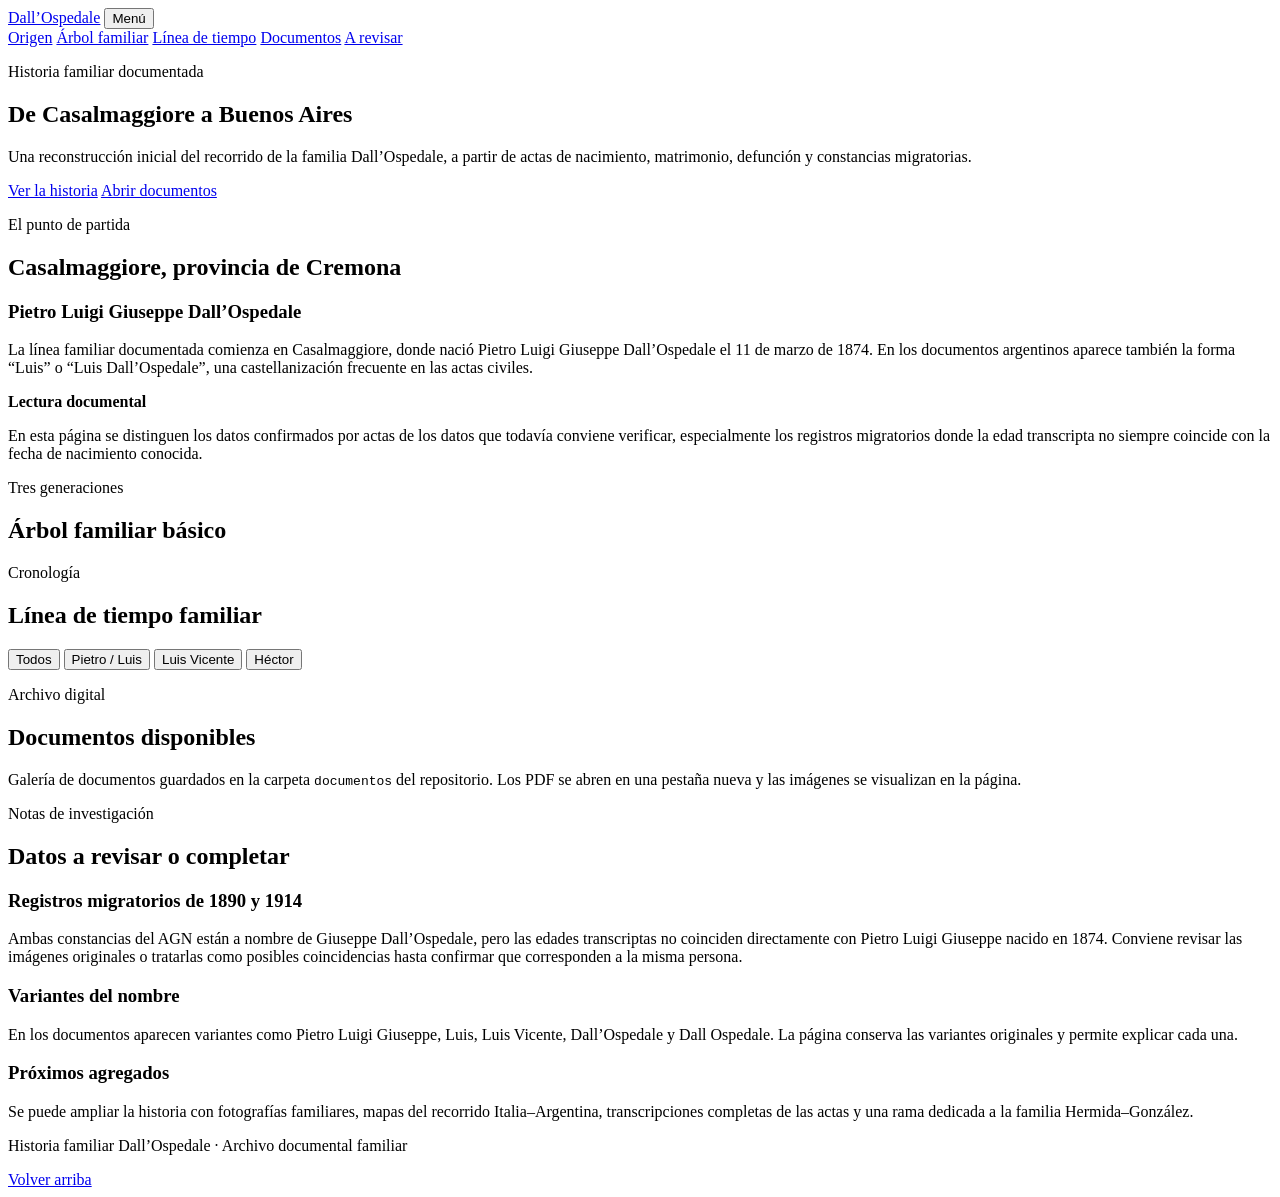
==== historia-dallospedale/index.html @ 3ab7c963 "Add files via upload" ====
<!doctype html>
<html lang="es-AR">
<head>
  <meta charset="utf-8" />
  <meta name="viewport" content="width=device-width, initial-scale=1" />
  <title>Historia familiar Dall’Ospedale</title>
  <meta name="description" content="Historia familiar Dall’Ospedale: de Casalmaggiore a Buenos Aires, reconstruida a partir de actas civiles y registros migratorios." />
  <link rel="stylesheet" href="css/historia-dallospedale.css" />
</head>
<body>
  <header class="hero" id="inicio">
    <div class="hero__overlay"></div>
    <nav class="topbar" aria-label="Navegación principal">
      <a href="#inicio" class="brand">Dall’Ospedale</a>
      <button class="menu-button" id="menuButton" aria-expanded="false" aria-controls="mainNav">Menú</button>
      <div class="navlinks" id="mainNav">
        <a href="#origen">Origen</a>
        <a href="#arbol">Árbol familiar</a>
        <a href="#linea-tiempo">Línea de tiempo</a>
        <a href="#documentos">Documentos</a>
        <a href="#pendientes">A revisar</a>
      </div>
    </nav>

    <section class="hero__content">
      <p class="eyebrow">Historia familiar documentada</p>
      <h1>De Casalmaggiore a Buenos Aires</h1>
      <p class="lead">
        Una reconstrucción inicial del recorrido de la familia Dall’Ospedale,
        a partir de actas de nacimiento, matrimonio, defunción y constancias migratorias.
      </p>
      <div class="hero__actions">
        <a class="button button--primary" href="#linea-tiempo">Ver la historia</a>
        <a class="button button--ghost" href="#documentos">Abrir documentos</a>
      </div>
    </section>
  </header>

  <main>
    <section class="section intro" id="origen">
      <div class="section__heading">
        <p class="eyebrow">El punto de partida</p>
        <h2>Casalmaggiore, provincia de Cremona</h2>
      </div>
      <div class="intro__grid">
        <article class="card card--featured">
          <h3>Pietro Luigi Giuseppe Dall’Ospedale</h3>
          <p>
            La línea familiar documentada comienza en Casalmaggiore, donde nació Pietro Luigi Giuseppe
            Dall’Ospedale el 11 de marzo de 1874. En los documentos argentinos aparece también la forma
            “Luis” o “Luis Dall’Ospedale”, una castellanización frecuente en las actas civiles.
          </p>
        </article>
        <aside class="note">
          <strong>Lectura documental</strong>
          <p>
            En esta página se distinguen los datos confirmados por actas de los datos que todavía conviene
            verificar, especialmente los registros migratorios donde la edad transcripta no siempre coincide
            con la fecha de nacimiento conocida.
          </p>
        </aside>
      </div>
    </section>

    <section class="section" id="arbol">
      <div class="section__heading">
        <p class="eyebrow">Tres generaciones</p>
        <h2>Árbol familiar básico</h2>
      </div>
      <div class="tree" id="familyTree"></div>
    </section>

    <section class="section section--soft" id="linea-tiempo">
      <div class="section__heading">
        <p class="eyebrow">Cronología</p>
        <h2>Línea de tiempo familiar</h2>
      </div>
      <div class="filters" aria-label="Filtros de línea de tiempo">
        <button class="chip is-active" data-filter="todos">Todos</button>
        <button class="chip" data-filter="pietro">Pietro / Luis</button>
        <button class="chip" data-filter="luis">Luis Vicente</button>
        <button class="chip" data-filter="hector">Héctor</button>
      </div>
      <div class="timeline" id="timeline"></div>
    </section>

    <section class="section" id="documentos">
      <div class="section__heading">
        <p class="eyebrow">Archivo digital</p>
        <h2>Documentos disponibles</h2>
        <p class="section__summary">
          Galería de documentos guardados en la carpeta <code>documentos</code> del repositorio.
          Los PDF se abren en una pestaña nueva y las imágenes se visualizan en la página.
        </p>
      </div>
      <div class="doc-grid" id="documentGrid"></div>
    </section>

    <section class="section section--soft" id="pendientes">
      <div class="section__heading">
        <p class="eyebrow">Notas de investigación</p>
        <h2>Datos a revisar o completar</h2>
      </div>
      <div class="pending-grid">
        <article class="card">
          <h3>Registros migratorios de 1890 y 1914</h3>
          <p>
            Ambas constancias del AGN están a nombre de Giuseppe Dall’Ospedale, pero las edades transcriptas
            no coinciden directamente con Pietro Luigi Giuseppe nacido en 1874. Conviene revisar las imágenes
            originales o tratarlas como posibles coincidencias hasta confirmar que corresponden a la misma persona.
          </p>
        </article>
        <article class="card">
          <h3>Variantes del nombre</h3>
          <p>
            En los documentos aparecen variantes como Pietro Luigi Giuseppe, Luis, Luis Vicente, Dall’Ospedale
            y Dall Ospedale. La página conserva las variantes originales y permite explicar cada una.
          </p>
        </article>
        <article class="card">
          <h3>Próximos agregados</h3>
          <p>
            Se puede ampliar la historia con fotografías familiares, mapas del recorrido Italia–Argentina,
            transcripciones completas de las actas y una rama dedicada a la familia Hermida–González.
          </p>
        </article>
      </div>
    </section>
  </main>

  <footer class="footer">
    <p>Historia familiar Dall’Ospedale · Archivo documental familiar</p>
    <a href="#inicio">Volver arriba</a>
  </footer>

  <dialog class="viewer" id="viewer">
    <button class="viewer__close" id="closeViewer" aria-label="Cerrar">×</button>
    <img id="viewerImage" alt="" />
    <p id="viewerCaption"></p>
  </dialog>

  <script src="js/historia-dallospedale.js"></script>
</body>
</html>
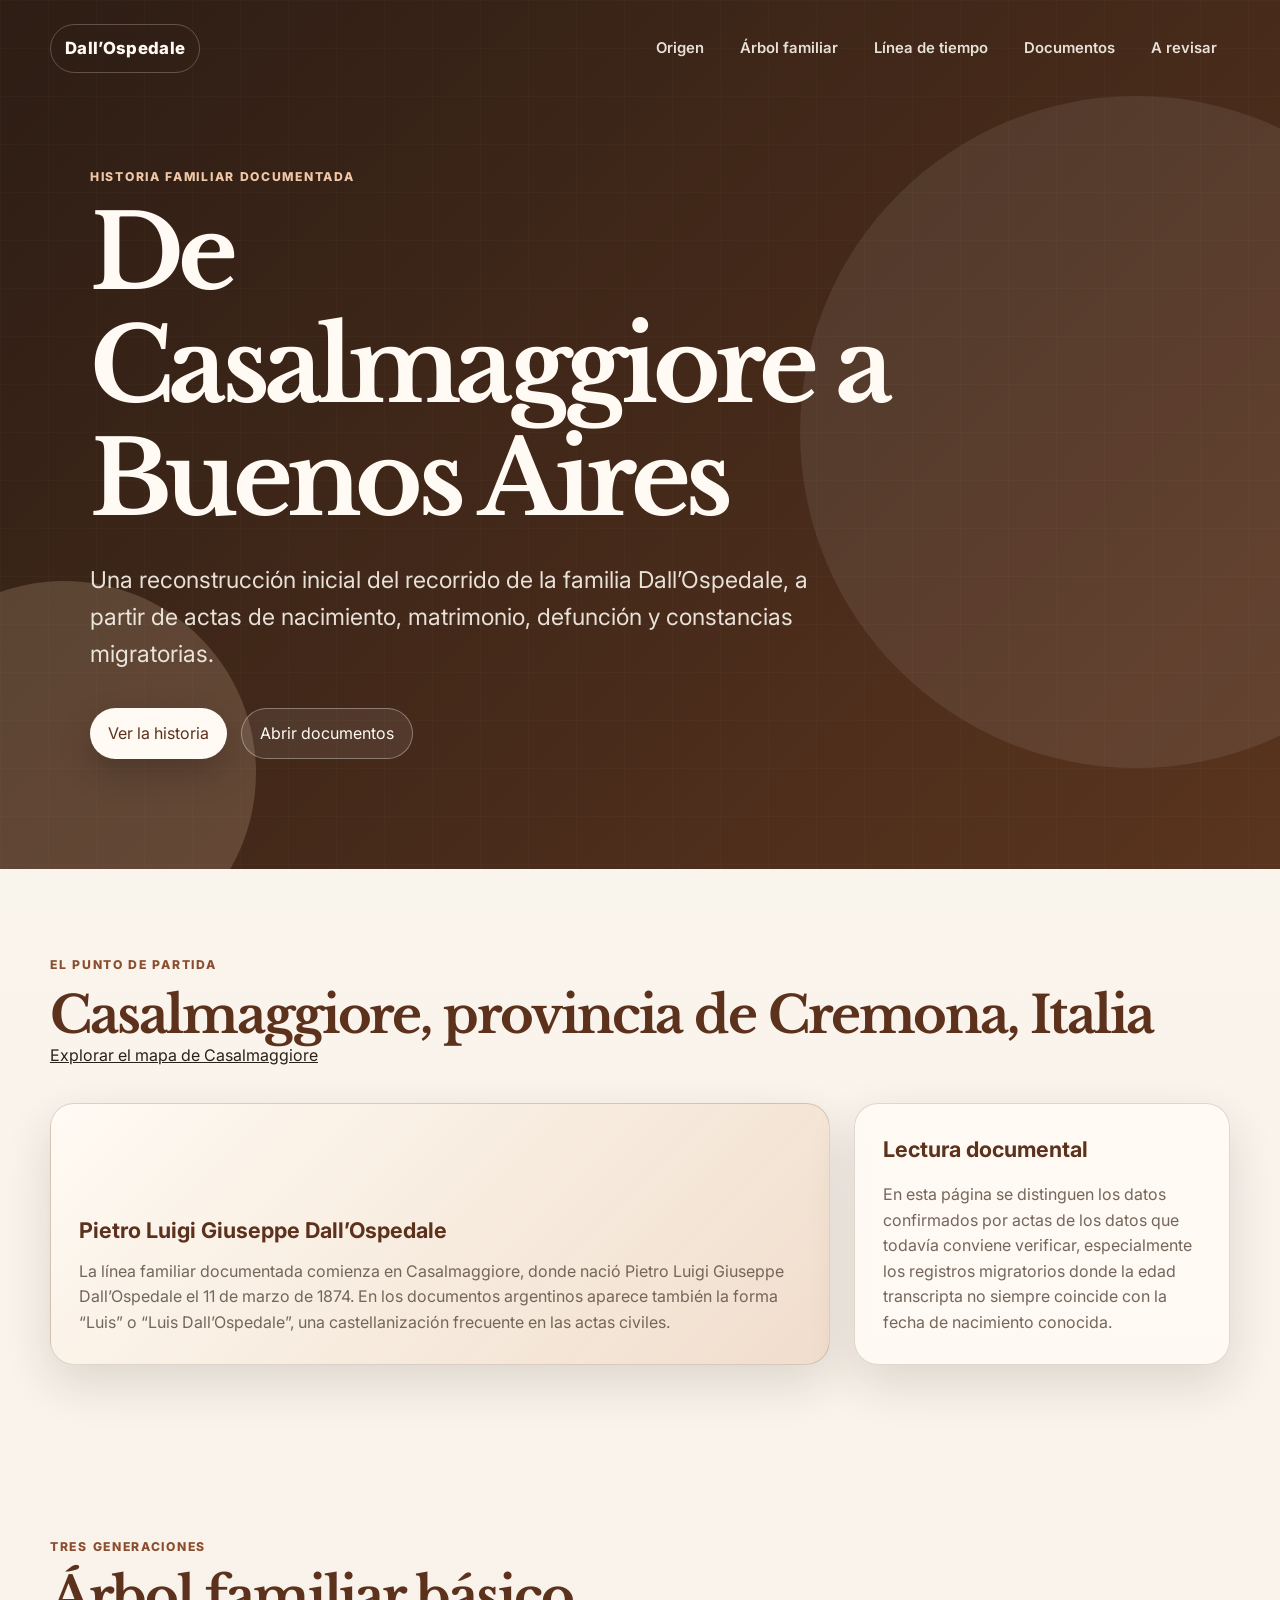
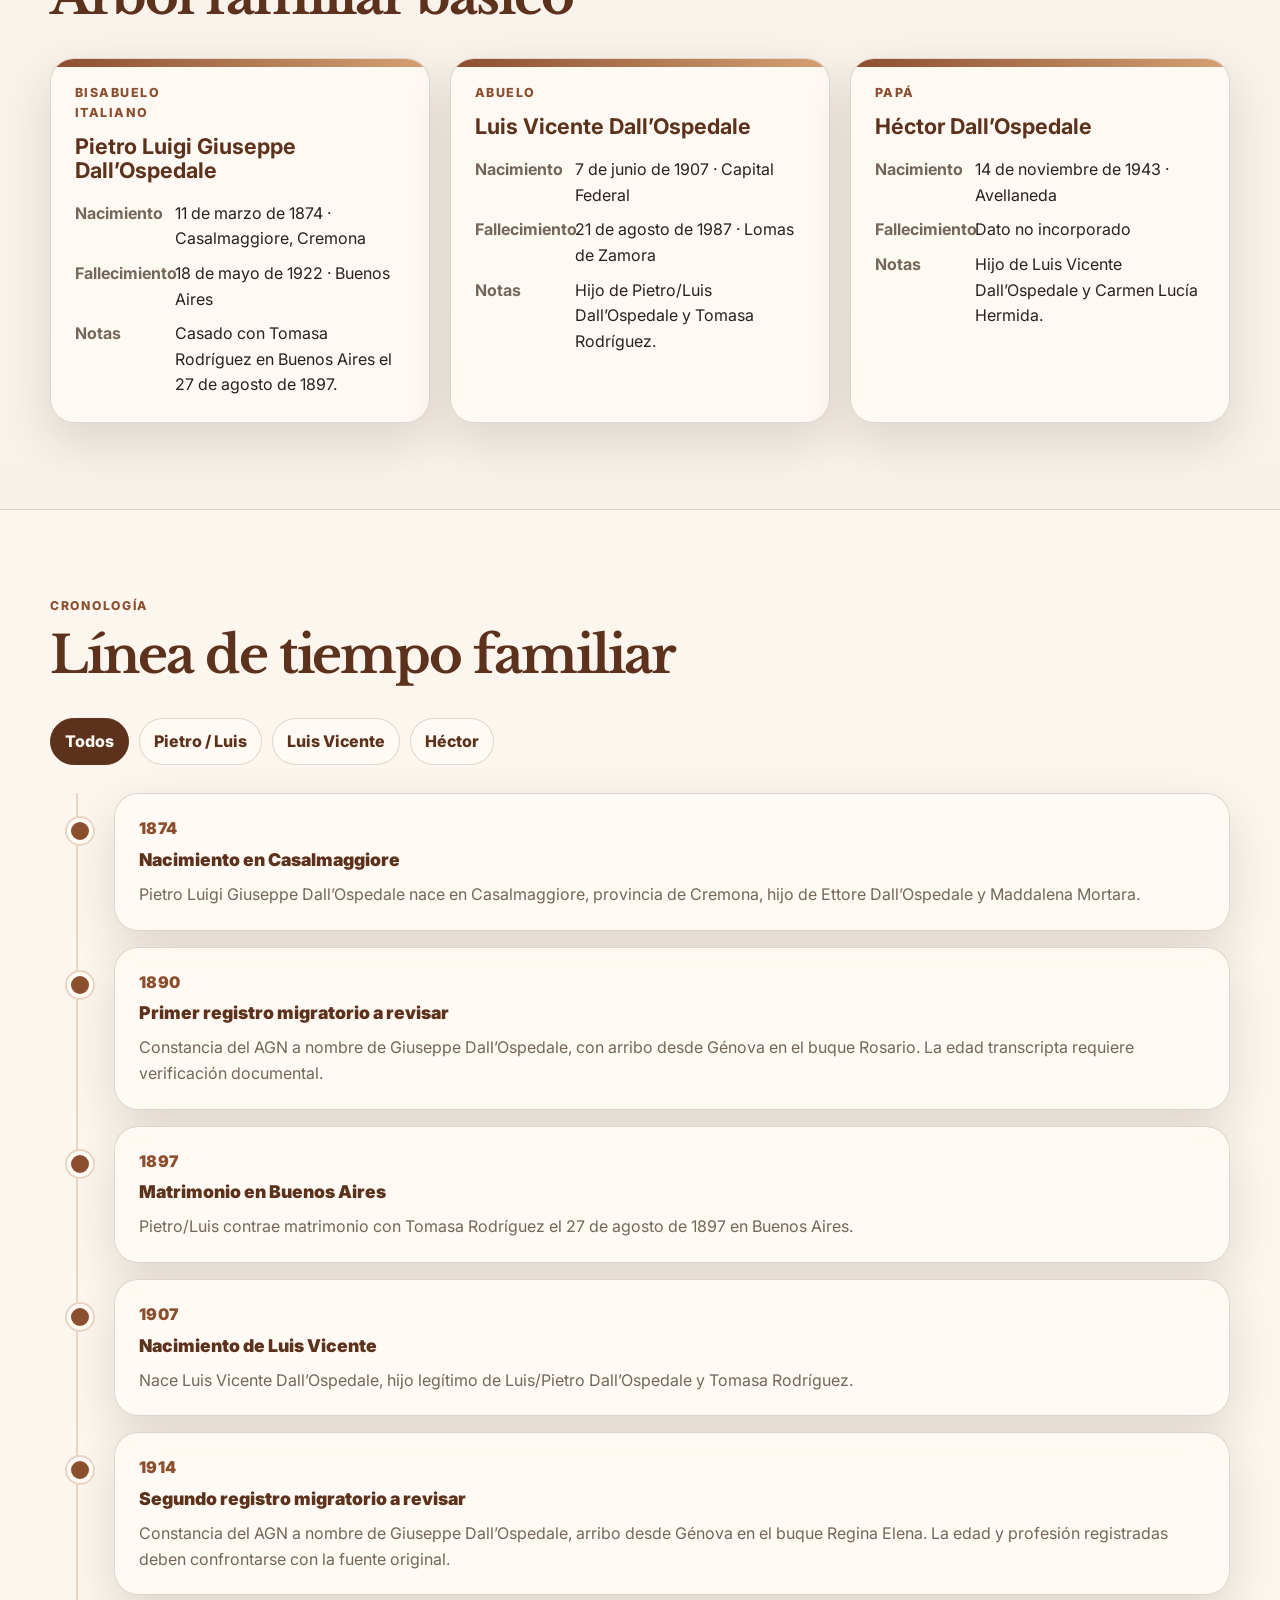
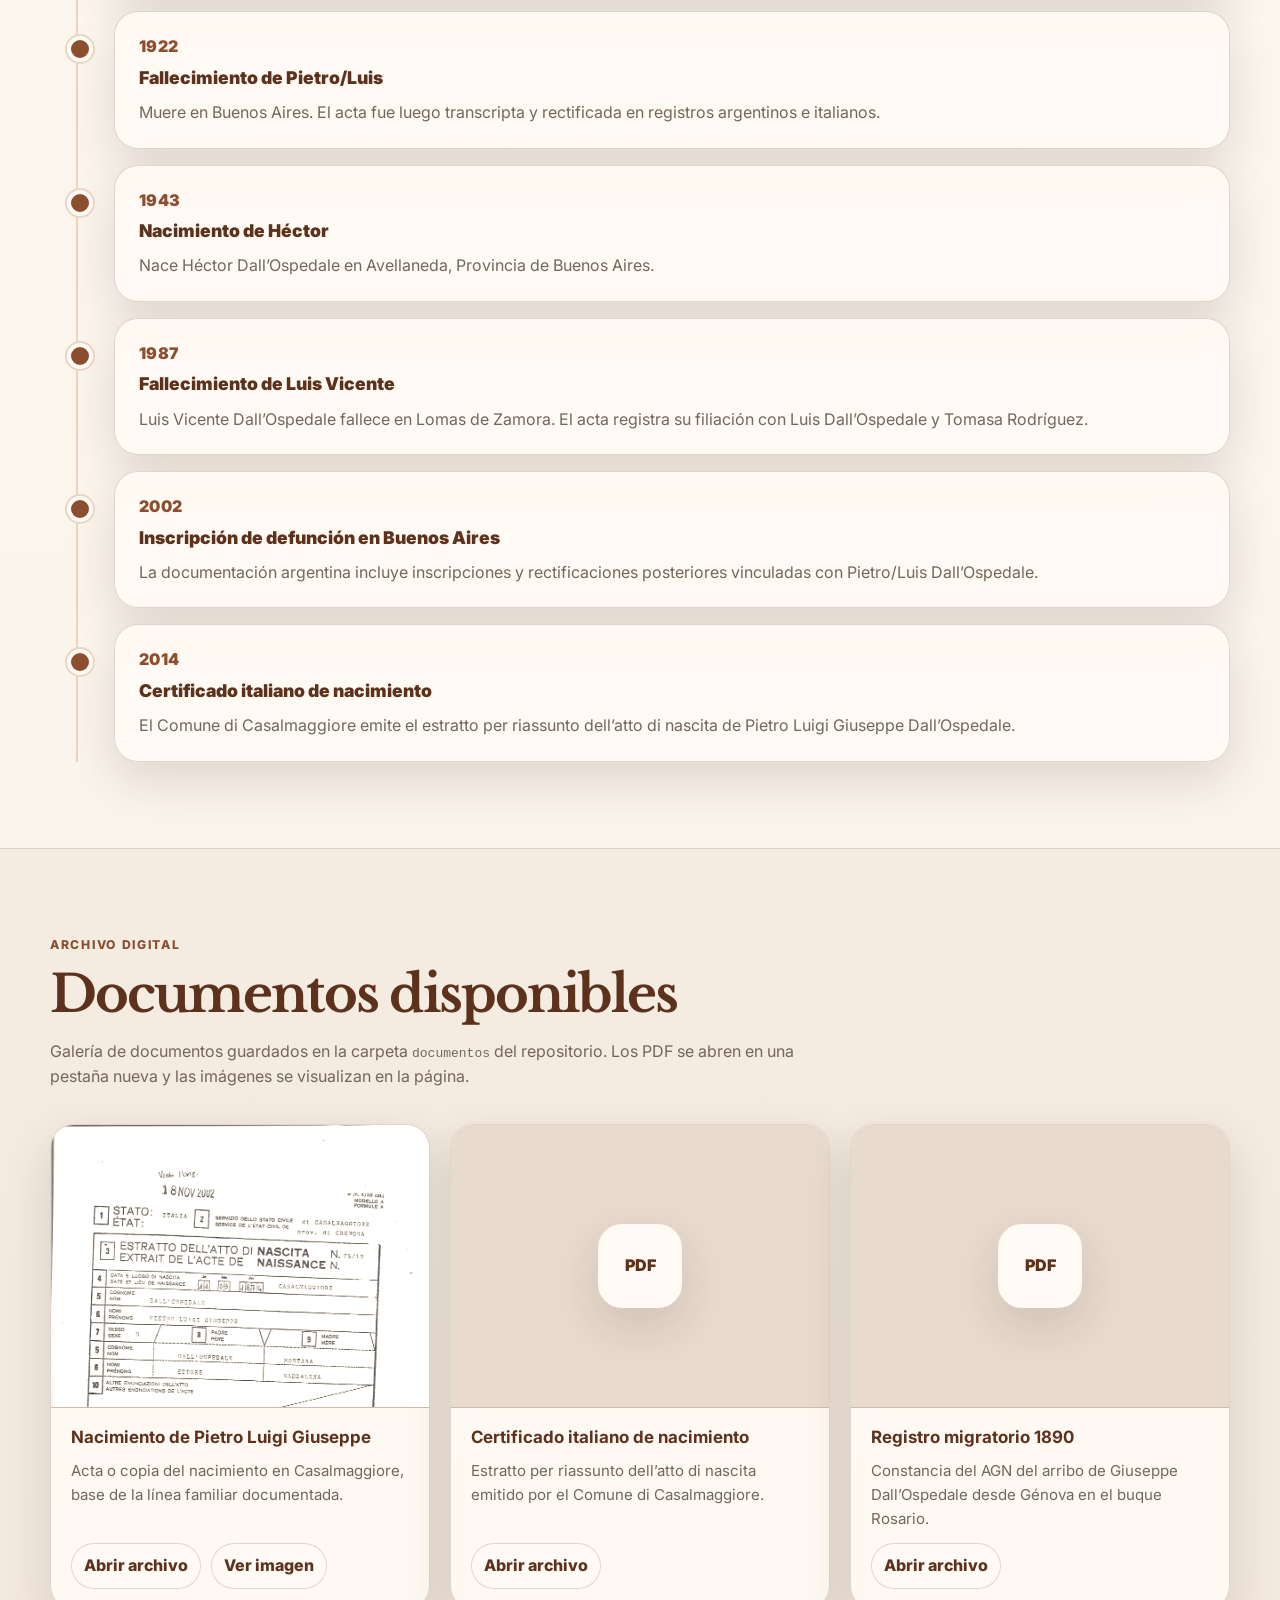
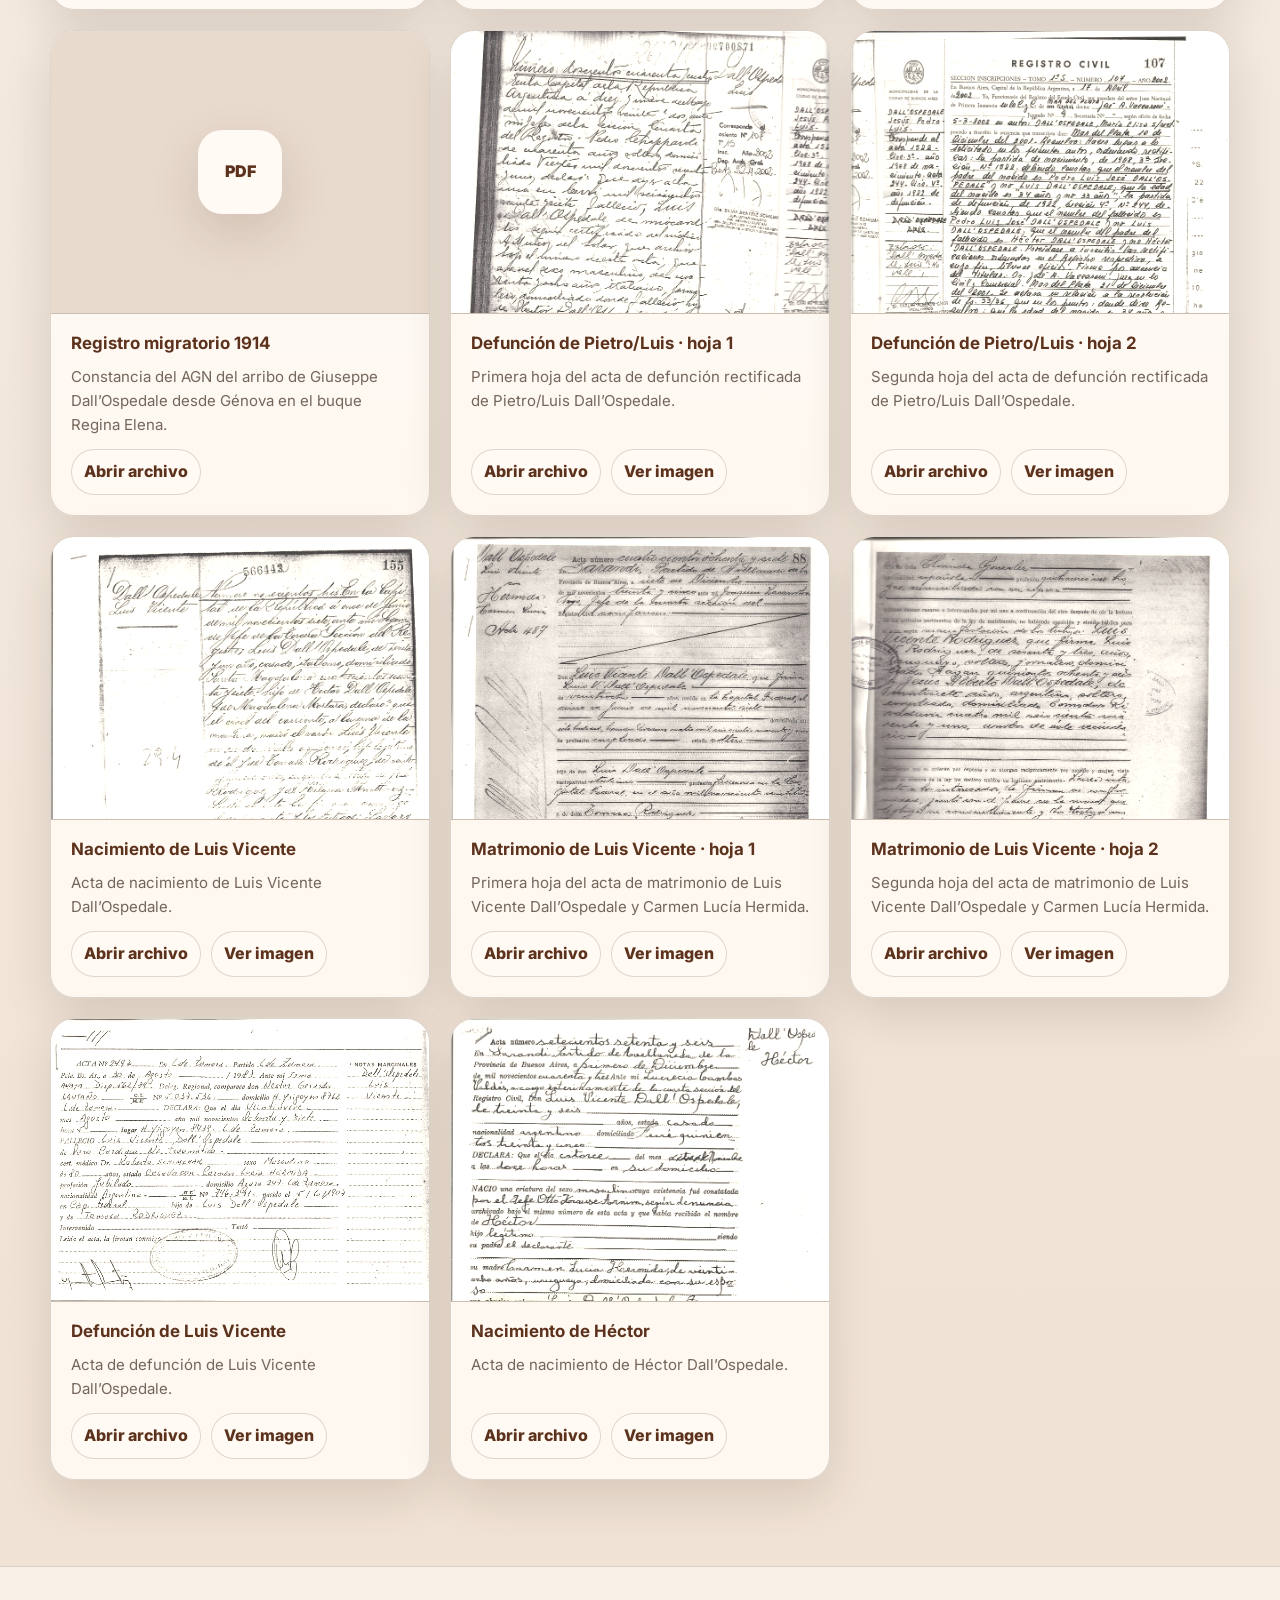
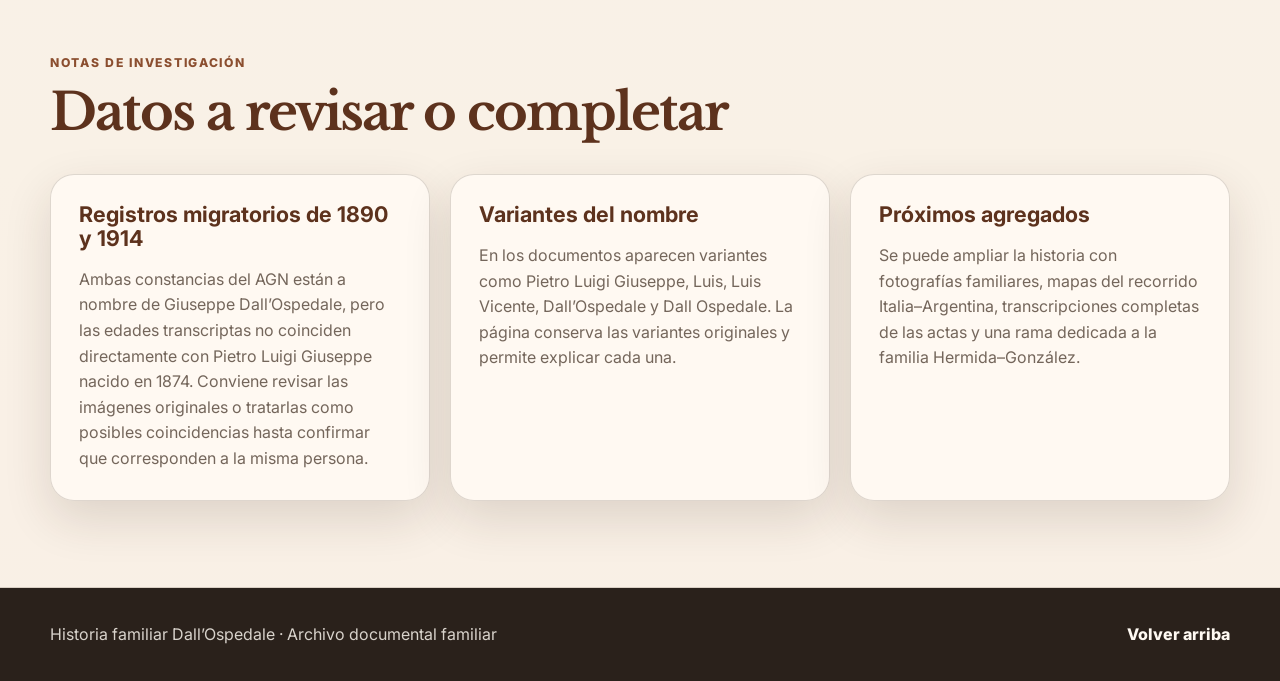
==== commit e7f0d049: "Agregar enlace al mapa de Casalmaggiore" ====
--- a/historia-dallospedale/index.html
+++ b/historia-dallospedale/index.html
@@ -38,9 +38,14 @@
 
   <main>
     <section class="section intro" id="origen">
-      <div class="section__heading">
-        <p class="eyebrow">El punto de partida</p>
-        <h2>Casalmaggiore, provincia de Cremona</h2>
+      <div class="section__heading section__heading--with-action">
+        <div>
+          <p class="eyebrow">El punto de partida</p>
+          <h2>Casalmaggiore, provincia de Cremona, Italia</h2>
+        </div>
+        <a class="map-link" href="https://www.google.com/maps/search/?api=1&query=Casalmaggiore%2C%20Cremona%2C%20Italia" target="_blank" rel="noopener noreferrer">
+          Explorar el mapa de Casalmaggiore
+        </a>
       </div>
       <div class="intro__grid">
         <article class="card card--featured">
@@ -141,4 +146,4 @@
 
   <script src="js/historia-dallospedale.js"></script>
 </body>
-</html>
+</html>
--- a/historia-dallospedale/css/historia-dallospedale.css
+++ b/historia-dallospedale/css/historia-dallospedale.css
@@ -0,0 +1,664 @@
+@import url('https://fonts.googleapis.com/css2?family=Inter:wght@400;500;600;700;800&family=Libre+Baskerville:wght@700&display=swap');
+
+:root {
+  --bg: #f6efe7;
+  --paper: #fffaf3;
+  --paper-strong: #ffffff;
+  --ink: #2a211b;
+  --muted: #74665b;
+  --line: rgba(76, 55, 39, 0.18);
+  --accent: #8b4e2f;
+  --accent-dark: #5d321d;
+  --accent-soft: #ead5c5;
+  --shadow: 0 18px 48px rgba(56, 37, 21, 0.14);
+  --radius: 24px;
+}
+
+* {
+  box-sizing: border-box;
+}
+
+html {
+  scroll-behavior: smooth;
+}
+
+body {
+  margin: 0;
+  font-family: Inter, system-ui, -apple-system, BlinkMacSystemFont, "Segoe UI", sans-serif;
+  color: var(--ink);
+  background:
+    radial-gradient(circle at top left, rgba(139, 78, 47, 0.16), transparent 34rem),
+    linear-gradient(180deg, #fbf6ef 0%, var(--bg) 45%, #efe0d1 100%);
+  line-height: 1.6;
+}
+
+body.is-menu-open {
+  overflow: hidden;
+}
+
+a {
+  color: inherit;
+}
+
+img {
+  max-width: 100%;
+  display: block;
+}
+
+button,
+a.button {
+  font: inherit;
+}
+
+.hero {
+  min-height: 92vh;
+  position: relative;
+  overflow: hidden;
+  display: flex;
+  flex-direction: column;
+  background:
+    linear-gradient(135deg, rgba(38, 26, 18, 0.82), rgba(94, 54, 31, 0.78)),
+    url('../img/fondo-documentos.svg');
+  background-color: #4b2d1e;
+  color: #fffaf3;
+}
+
+.hero::before,
+.hero::after {
+  content: '';
+  position: absolute;
+  border-radius: 50%;
+  pointer-events: none;
+}
+
+.hero::before {
+  width: 42rem;
+  height: 42rem;
+  right: -12rem;
+  top: 6rem;
+  background: rgba(255, 255, 255, 0.08);
+}
+
+.hero::after {
+  width: 24rem;
+  height: 24rem;
+  left: -8rem;
+  bottom: -6rem;
+  background: rgba(229, 196, 164, 0.20);
+}
+
+.hero__overlay {
+  position: absolute;
+  inset: 0;
+  background-image:
+    linear-gradient(rgba(255, 255, 255, 0.035) 1px, transparent 1px),
+    linear-gradient(90deg, rgba(255, 255, 255, 0.035) 1px, transparent 1px);
+  background-size: 48px 48px;
+  opacity: 0.55;
+}
+
+.topbar {
+  width: min(1180px, calc(100% - 40px));
+  margin: 0 auto;
+  padding: 24px 0;
+  display: flex;
+  align-items: center;
+  justify-content: space-between;
+  position: relative;
+  z-index: 5;
+}
+
+.brand {
+  text-decoration: none;
+  font-weight: 800;
+  letter-spacing: 0.02em;
+  font-size: 1.05rem;
+  padding: 10px 14px;
+  border: 1px solid rgba(255, 255, 255, 0.24);
+  border-radius: 999px;
+  backdrop-filter: blur(10px);
+}
+
+.navlinks {
+  display: flex;
+  gap: 10px;
+  align-items: center;
+}
+
+.navlinks a {
+  text-decoration: none;
+  color: rgba(255, 250, 243, 0.88);
+  font-weight: 600;
+  font-size: 0.93rem;
+  padding: 10px 13px;
+  border-radius: 999px;
+  transition: background 0.2s ease, color 0.2s ease;
+}
+
+.navlinks a:hover,
+.navlinks a:focus-visible {
+  background: rgba(255, 255, 255, 0.14);
+  color: #fff;
+  outline: none;
+}
+
+.menu-button {
+  display: none;
+  border: 1px solid rgba(255, 255, 255, 0.30);
+  color: #fffaf3;
+  background: rgba(255, 255, 255, 0.10);
+  border-radius: 999px;
+  padding: 9px 14px;
+  cursor: pointer;
+}
+
+.hero__content {
+  width: min(1100px, calc(100% - 40px));
+  margin: auto;
+  padding: 70px 0 110px;
+  position: relative;
+  z-index: 2;
+}
+
+.eyebrow {
+  margin: 0 0 12px;
+  text-transform: uppercase;
+  letter-spacing: 0.14em;
+  font-weight: 800;
+  font-size: 0.76rem;
+  color: var(--accent);
+}
+
+.hero .eyebrow {
+  color: #f0c7a7;
+}
+
+h1,
+h2,
+h3 {
+  line-height: 1.1;
+  margin: 0;
+}
+
+h1,
+h2 {
+  font-family: 'Libre Baskerville', Georgia, serif;
+}
+
+h1 {
+  max-width: 880px;
+  font-size: clamp(3rem, 8vw, 6.8rem);
+  letter-spacing: -0.055em;
+}
+
+.lead {
+  max-width: 720px;
+  font-size: clamp(1.12rem, 2vw, 1.45rem);
+  color: rgba(255, 250, 243, 0.88);
+  margin: 26px 0 0;
+}
+
+.hero__actions {
+  margin-top: 34px;
+  display: flex;
+  flex-wrap: wrap;
+  gap: 14px;
+}
+
+.button {
+  display: inline-flex;
+  align-items: center;
+  justify-content: center;
+  min-height: 46px;
+  border-radius: 999px;
+  padding: 12px 18px;
+  text-decoration: none;
+  font-weight: 800;
+  transition: transform 0.2s ease, box-shadow 0.2s ease, background 0.2s ease;
+}
+
+.button:hover {
+  transform: translateY(-1px);
+}
+
+.button--primary {
+  background: #fffaf3;
+  color: var(--accent-dark);
+  box-shadow: 0 14px 34px rgba(0, 0, 0, 0.20);
+}
+
+.button--ghost {
+  color: #fffaf3;
+  border: 1px solid rgba(255, 255, 255, 0.34);
+  background: rgba(255, 255, 255, 0.08);
+}
+
+main {
+  position: relative;
+  z-index: 2;
+}
+
+.section {
+  width: min(1180px, calc(100% - 40px));
+  margin: 0 auto;
+  padding: 86px 0;
+}
+
+.section--soft {
+  width: 100%;
+  max-width: none;
+  padding: 86px max(20px, calc((100% - 1180px) / 2));
+  background: rgba(255, 250, 243, 0.62);
+  border-top: 1px solid var(--line);
+  border-bottom: 1px solid var(--line);
+}
+
+.section__heading {
+  margin-bottom: 34px;
+}
+
+.section__heading h2 {
+  font-size: clamp(2rem, 4vw, 3.3rem);
+  color: var(--accent-dark);
+  letter-spacing: -0.04em;
+}
+
+.section__summary {
+  margin: 16px 0 0;
+  max-width: 760px;
+  color: var(--muted);
+}
+
+.intro__grid {
+  display: grid;
+  grid-template-columns: minmax(0, 1.35fr) minmax(280px, 0.65fr);
+  gap: 24px;
+}
+
+.card,
+.note,
+.timeline__item,
+.doc-card,
+.person {
+  background: rgba(255, 250, 243, 0.92);
+  border: 1px solid var(--line);
+  border-radius: var(--radius);
+  box-shadow: var(--shadow);
+}
+
+.card,
+.note {
+  padding: 28px;
+}
+
+.card--featured {
+  min-height: 220px;
+  display: flex;
+  flex-direction: column;
+  justify-content: flex-end;
+  background:
+    linear-gradient(135deg, rgba(255, 250, 243, 0.96), rgba(239, 219, 201, 0.92));
+}
+
+.card h3,
+.note strong {
+  font-size: 1.35rem;
+  color: var(--accent-dark);
+}
+
+.card p,
+.note p {
+  color: var(--muted);
+  margin-bottom: 0;
+}
+
+.tree {
+  display: grid;
+  grid-template-columns: repeat(3, minmax(0, 1fr));
+  gap: 20px;
+  position: relative;
+}
+
+.person {
+  padding: 24px;
+  position: relative;
+  overflow: hidden;
+}
+
+.person::before {
+  content: '';
+  position: absolute;
+  inset: 0 0 auto;
+  height: 8px;
+  background: linear-gradient(90deg, var(--accent), #d7a073);
+}
+
+.person__role {
+  color: var(--accent);
+  font-size: 0.78rem;
+  text-transform: uppercase;
+  letter-spacing: 0.12em;
+  font-weight: 800;
+  margin-bottom: 12px;
+}
+
+.person h3 {
+  color: var(--accent-dark);
+  font-size: 1.35rem;
+}
+
+.person dl {
+  margin: 18px 0 0;
+  display: grid;
+  gap: 9px;
+}
+
+.person div {
+  display: grid;
+  grid-template-columns: 90px 1fr;
+  gap: 10px;
+}
+
+.person dt {
+  color: var(--muted);
+  font-weight: 700;
+}
+
+.person dd {
+  margin: 0;
+}
+
+.filters {
+  display: flex;
+  flex-wrap: wrap;
+  gap: 10px;
+  margin-bottom: 28px;
+}
+
+.chip {
+  border: 1px solid var(--line);
+  background: #fffaf3;
+  color: var(--accent-dark);
+  border-radius: 999px;
+  padding: 10px 14px;
+  cursor: pointer;
+  font-weight: 800;
+}
+
+.chip.is-active {
+  background: var(--accent-dark);
+  color: #fffaf3;
+  border-color: var(--accent-dark);
+}
+
+.timeline {
+  position: relative;
+  display: grid;
+  gap: 16px;
+}
+
+.timeline::before {
+  content: '';
+  position: absolute;
+  left: 26px;
+  top: 0;
+  bottom: 0;
+  width: 2px;
+  background: var(--accent-soft);
+}
+
+.timeline__item {
+  margin-left: 64px;
+  padding: 22px 24px;
+  position: relative;
+}
+
+.timeline__item::before {
+  content: '';
+  position: absolute;
+  left: -48px;
+  top: 24px;
+  width: 18px;
+  height: 18px;
+  border-radius: 50%;
+  background: var(--accent);
+  border: 4px solid #fffaf3;
+  box-shadow: 0 0 0 2px var(--accent-soft);
+}
+
+.timeline__date {
+  color: var(--accent);
+  font-weight: 900;
+  letter-spacing: 0.03em;
+}
+
+.timeline__title {
+  margin-top: 4px;
+  color: var(--accent-dark);
+  font-weight: 900;
+  font-size: 1.1rem;
+}
+
+.timeline__text {
+  margin: 8px 0 0;
+  color: var(--muted);
+}
+
+.doc-grid {
+  display: grid;
+  grid-template-columns: repeat(3, minmax(0, 1fr));
+  gap: 20px;
+}
+
+.doc-card {
+  overflow: hidden;
+  display: flex;
+  flex-direction: column;
+  min-height: 100%;
+}
+
+.doc-card__preview {
+  aspect-ratio: 4 / 3;
+  background: #e8dacd;
+  overflow: hidden;
+  display: grid;
+  place-items: center;
+  border-bottom: 1px solid var(--line);
+}
+
+.doc-card__preview img {
+  width: 100%;
+  height: 100%;
+  object-fit: cover;
+  filter: sepia(0.15) contrast(1.02);
+  transition: transform 0.25s ease;
+}
+
+.doc-card:hover img {
+  transform: scale(1.03);
+}
+
+.doc-card__pdf {
+  width: 84px;
+  height: 84px;
+  border-radius: 24px;
+  background: #fffaf3;
+  color: var(--accent-dark);
+  display: grid;
+  place-items: center;
+  font-weight: 900;
+  box-shadow: var(--shadow);
+}
+
+.doc-card__body {
+  padding: 20px;
+  display: flex;
+  flex: 1;
+  flex-direction: column;
+  gap: 12px;
+}
+
+.doc-card h3 {
+  color: var(--accent-dark);
+  font-size: 1.06rem;
+}
+
+.doc-card p {
+  color: var(--muted);
+  margin: 0;
+  font-size: 0.94rem;
+}
+
+.doc-card__actions {
+  margin-top: auto;
+  display: flex;
+  gap: 10px;
+  flex-wrap: wrap;
+}
+
+.doc-card__actions a,
+.doc-card__actions button {
+  border: 1px solid var(--line);
+  background: #fffaf3;
+  color: var(--accent-dark);
+  border-radius: 999px;
+  padding: 9px 12px;
+  text-decoration: none;
+  font-weight: 800;
+  cursor: pointer;
+}
+
+.pending-grid {
+  display: grid;
+  grid-template-columns: repeat(3, minmax(0, 1fr));
+  gap: 20px;
+}
+
+.footer {
+  padding: 34px max(20px, calc((100% - 1180px) / 2));
+  background: #2a211b;
+  color: rgba(255, 250, 243, 0.82);
+  display: flex;
+  align-items: center;
+  justify-content: space-between;
+  gap: 16px;
+}
+
+.footer p {
+  margin: 0;
+}
+
+.footer a {
+  color: #fffaf3;
+  text-decoration: none;
+  font-weight: 800;
+}
+
+.viewer {
+  width: min(980px, calc(100% - 32px));
+  border: 0;
+  border-radius: 24px;
+  padding: 18px;
+  background: #fffaf3;
+  box-shadow: 0 24px 80px rgba(0, 0, 0, 0.35);
+}
+
+.viewer::backdrop {
+  background: rgba(28, 20, 14, 0.78);
+}
+
+.viewer img {
+  max-height: 78vh;
+  width: 100%;
+  object-fit: contain;
+  border-radius: 14px;
+  background: #efe0d1;
+}
+
+.viewer p {
+  margin: 12px 48px 0 0;
+  color: var(--muted);
+}
+
+.viewer__close {
+  position: absolute;
+  top: 16px;
+  right: 16px;
+  border: 0;
+  border-radius: 50%;
+  width: 38px;
+  height: 38px;
+  background: var(--accent-dark);
+  color: #fffaf3;
+  font-size: 1.5rem;
+  cursor: pointer;
+}
+
+@media (max-width: 900px) {
+  .menu-button {
+    display: inline-flex;
+  }
+
+  .navlinks {
+    position: fixed;
+    inset: 72px 20px auto;
+    padding: 18px;
+    border-radius: 22px;
+    background: rgba(42, 33, 27, 0.96);
+    box-shadow: 0 22px 60px rgba(0, 0, 0, 0.34);
+    display: none;
+    flex-direction: column;
+    align-items: stretch;
+  }
+
+  .navlinks.is-open {
+    display: flex;
+  }
+
+  .intro__grid,
+  .tree,
+  .doc-grid,
+  .pending-grid {
+    grid-template-columns: 1fr;
+  }
+
+  .hero {
+    min-height: 760px;
+  }
+}
+
+@media (max-width: 620px) {
+  .topbar,
+  .hero__content,
+  .section {
+    width: min(100% - 28px, 1180px);
+  }
+
+  .section,
+  .section--soft {
+    padding-top: 58px;
+    padding-bottom: 58px;
+  }
+
+  h1 {
+    font-size: clamp(2.55rem, 16vw, 4rem);
+  }
+
+  .timeline::before {
+    left: 11px;
+  }
+
+  .timeline__item {
+    margin-left: 34px;
+    padding: 18px;
+  }
+
+  .timeline__item::before {
+    left: -31px;
+  }
+
+  .footer {
+    flex-direction: column;
+    align-items: flex-start;
+  }
+}
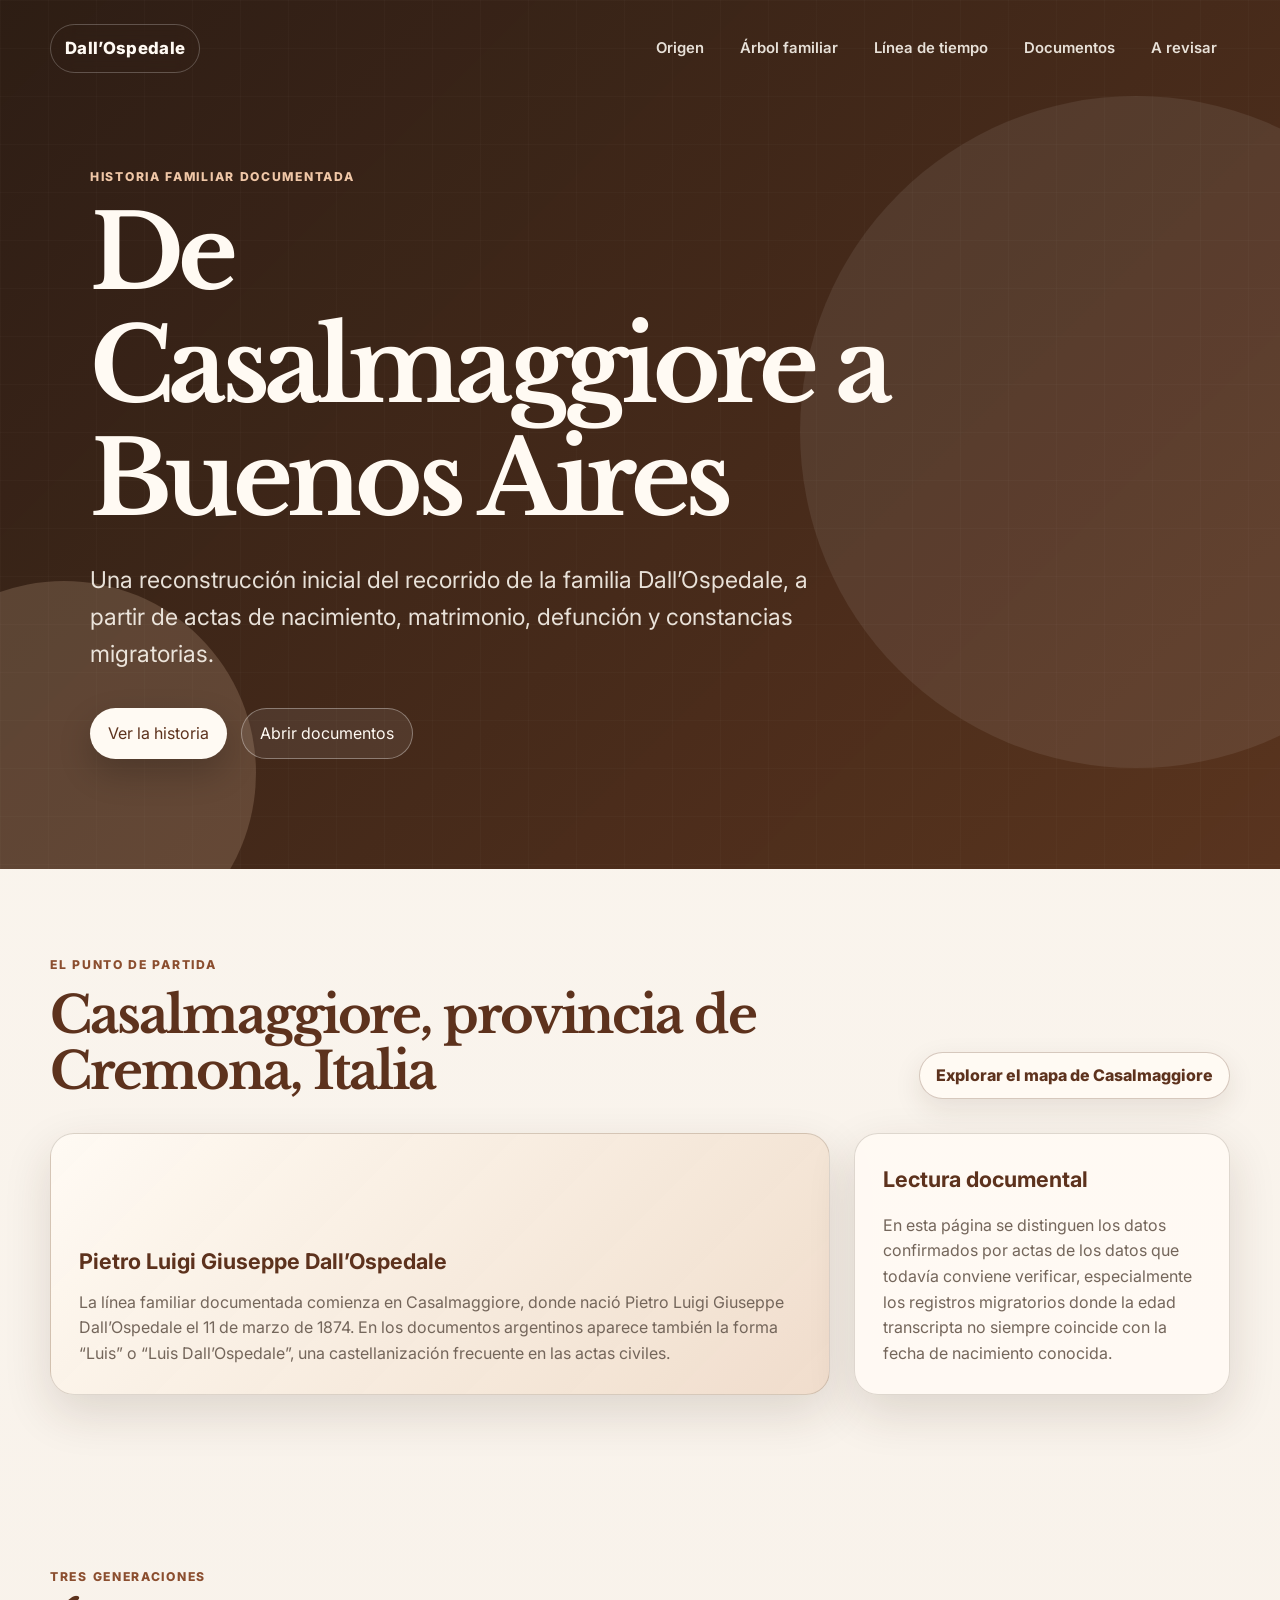
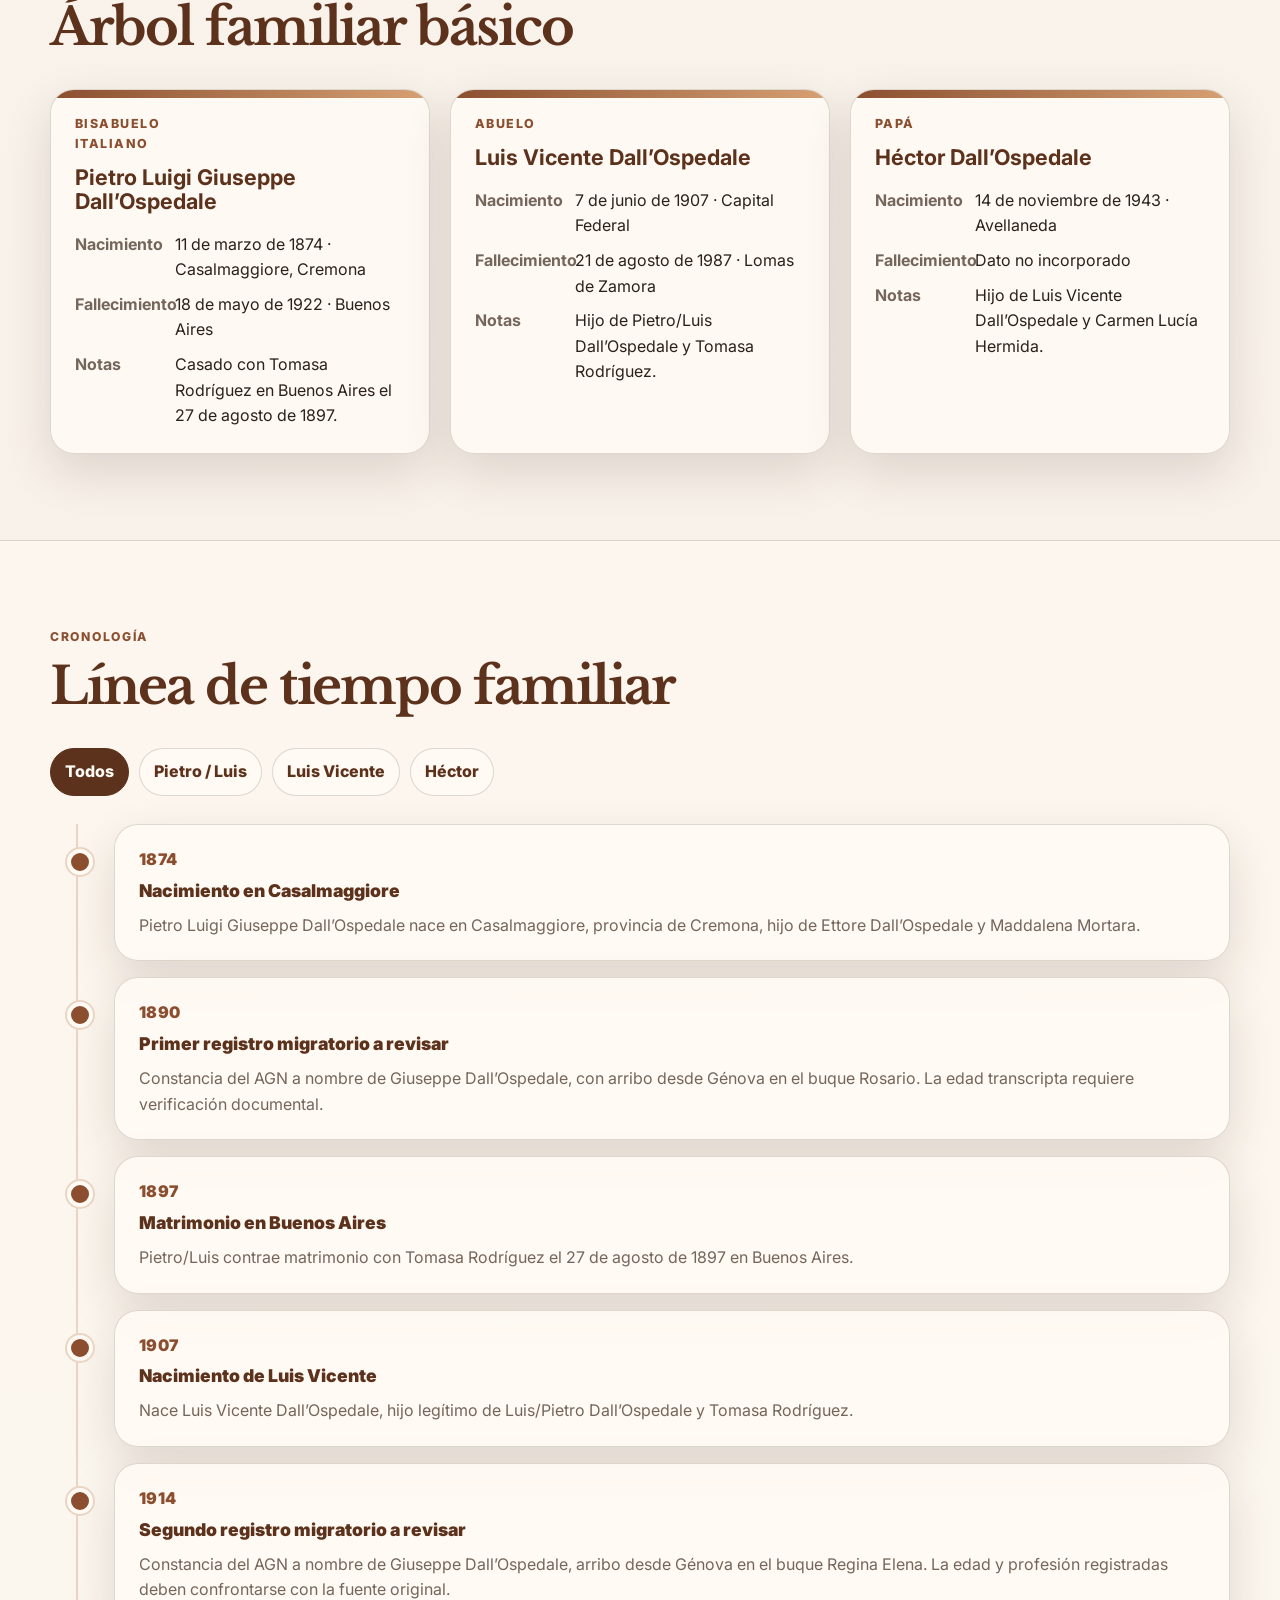
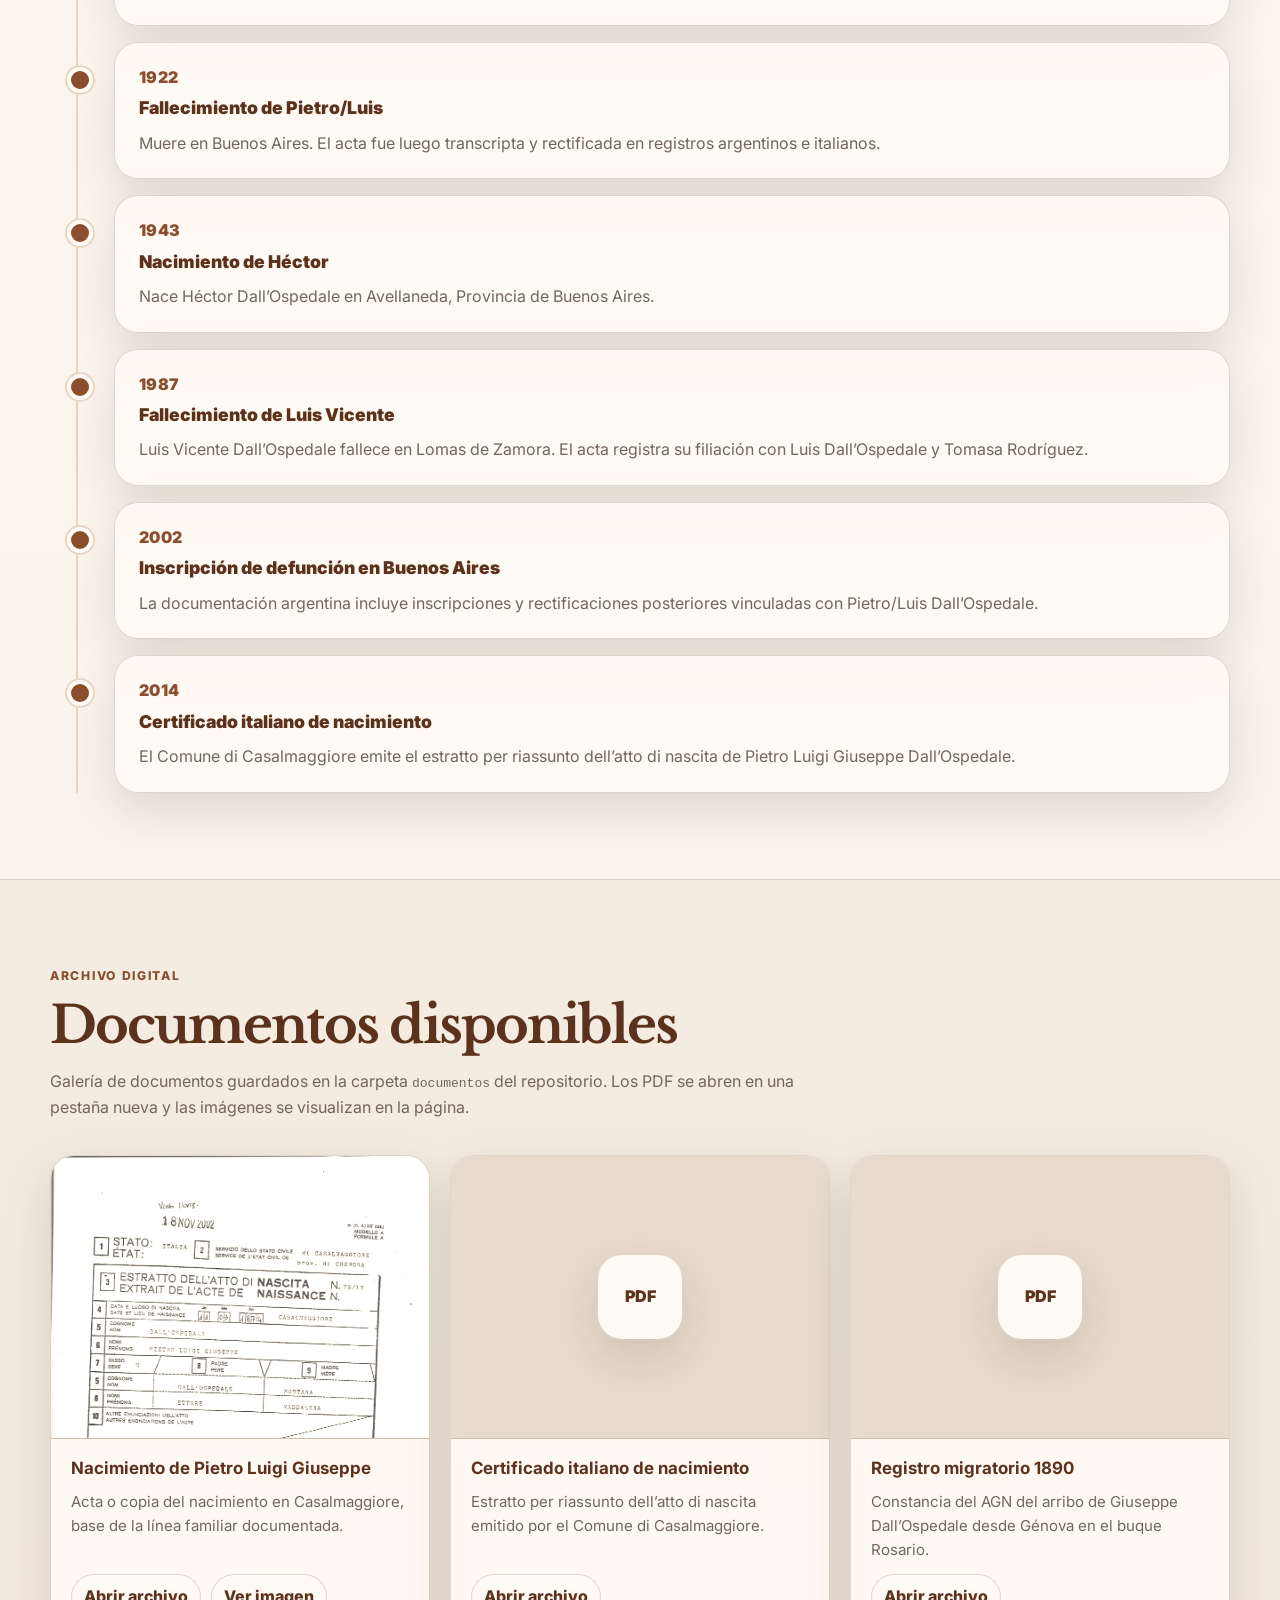
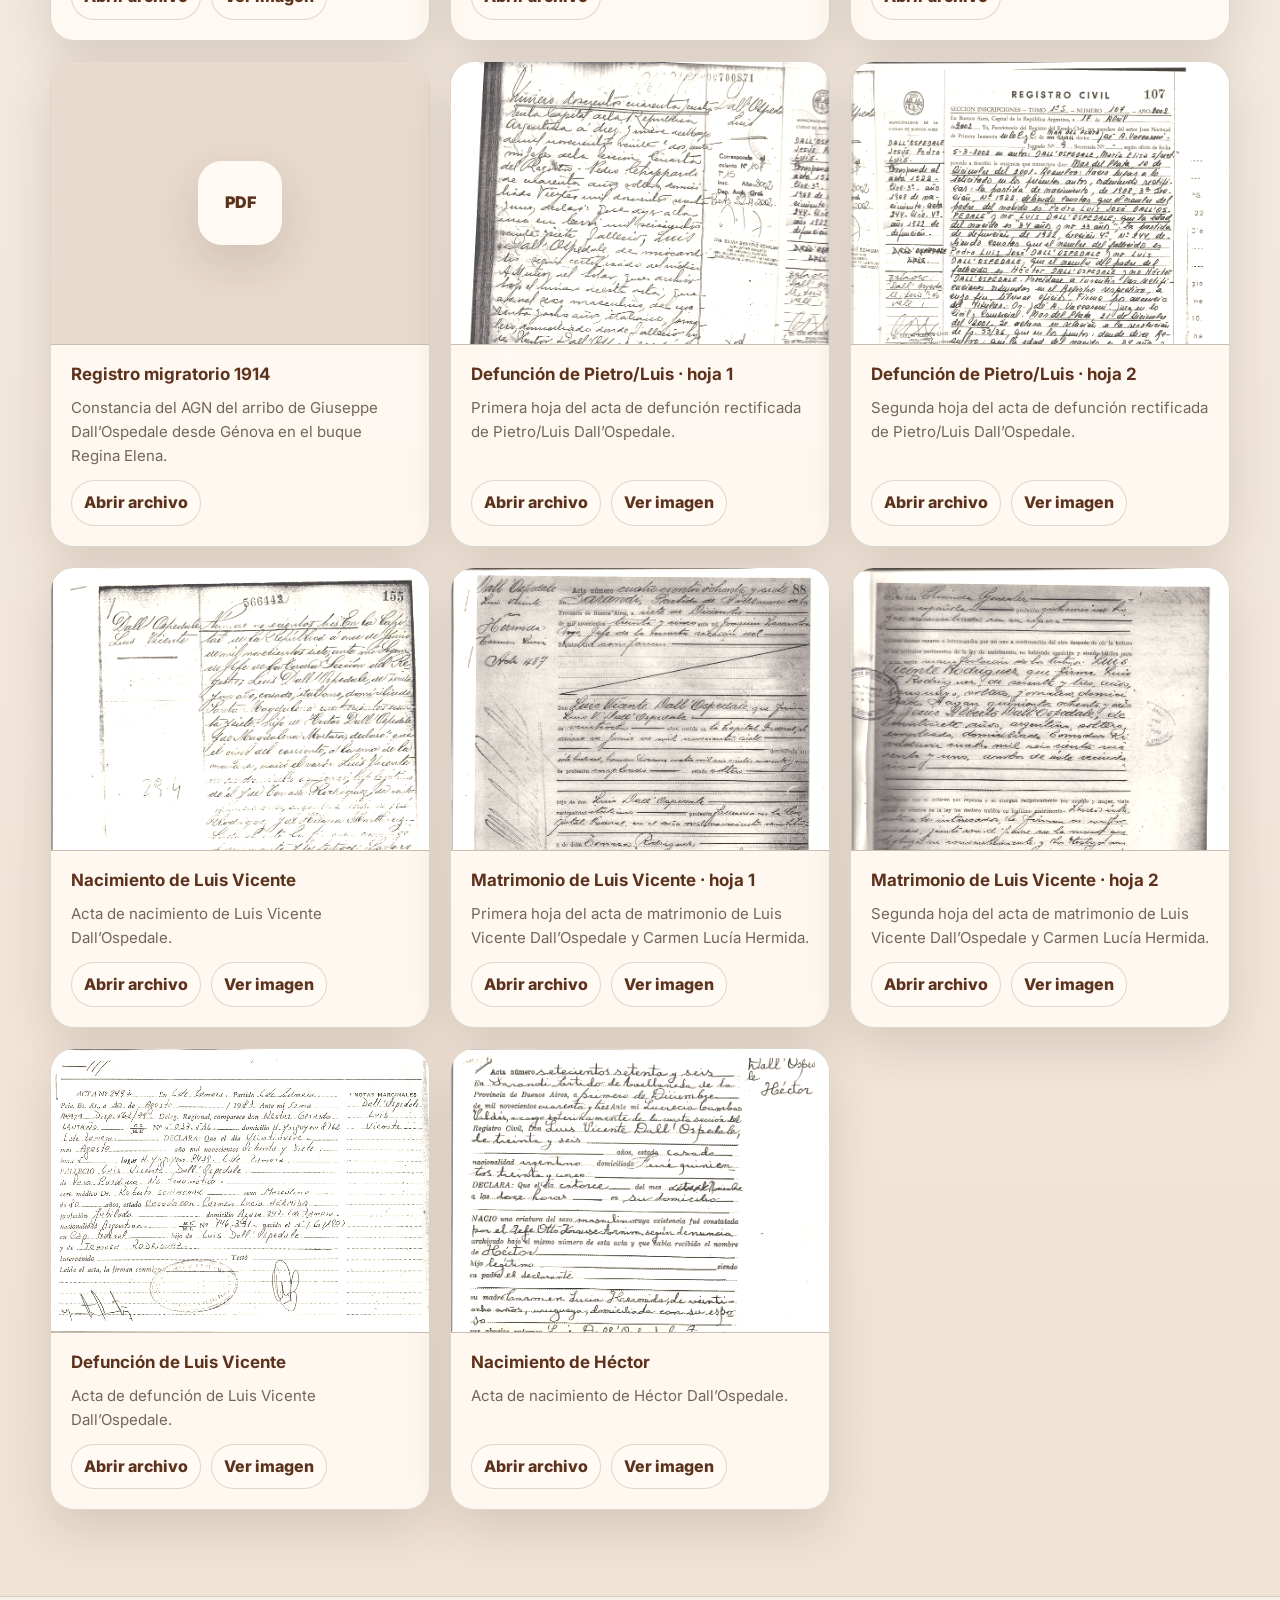
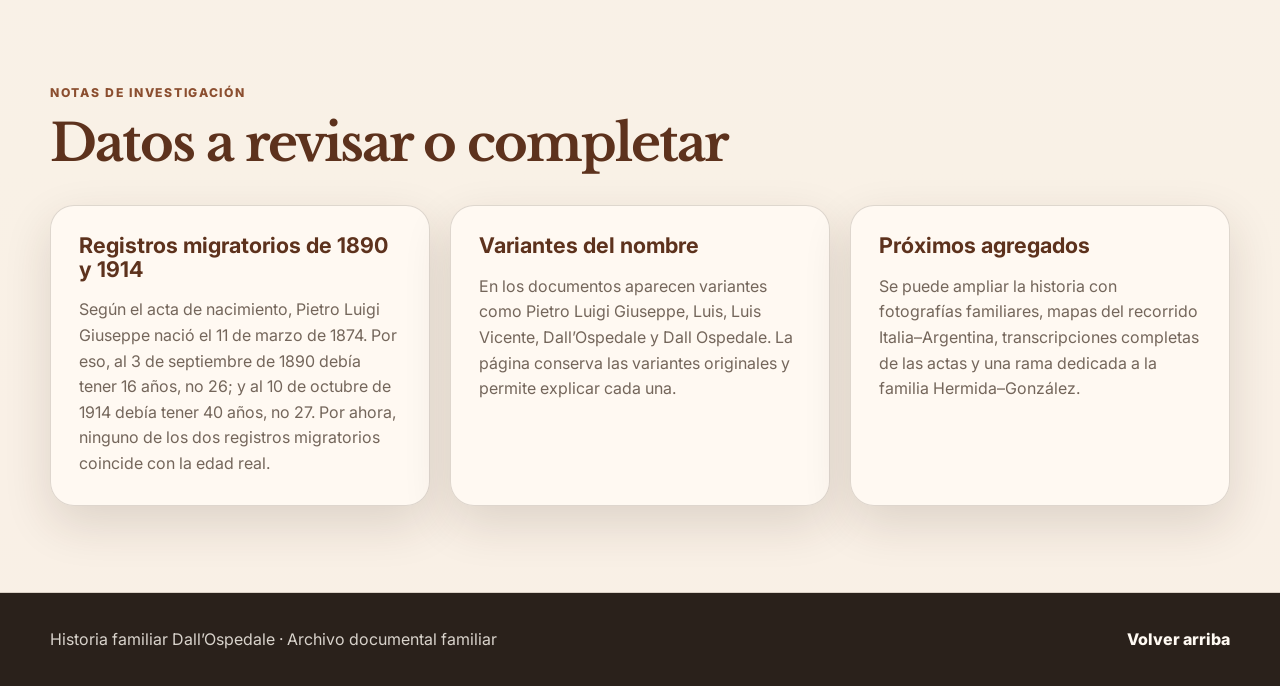
==== commit f248c6e6: "Ajustar enlace a Casalmaggiore y nota migratoria" ====
--- a/historia-dallospedale/index.html
+++ b/historia-dallospedale/index.html
@@ -6,6 +6,48 @@
   <title>Historia familiar Dall’Ospedale</title>
   <meta name="description" content="Historia familiar Dall’Ospedale: de Casalmaggiore a Buenos Aires, reconstruida a partir de actas civiles y registros migratorios." />
   <link rel="stylesheet" href="css/historia-dallospedale.css" />
+  <style>
+    .section__heading--with-action {
+      display: flex;
+      align-items: flex-end;
+      justify-content: space-between;
+      gap: 18px;
+    }
+
+    .map-link {
+      display: inline-flex;
+      align-items: center;
+      justify-content: center;
+      min-height: 44px;
+      padding: 10px 16px;
+      border-radius: 999px;
+      border: 1px solid rgba(93, 50, 29, 0.25);
+      background: #fffaf3;
+      color: #5d321d;
+      text-decoration: none;
+      font-weight: 800;
+      box-shadow: 0 10px 28px rgba(56, 37, 21, 0.10);
+      white-space: nowrap;
+    }
+
+    .map-link:hover,
+    .map-link:focus-visible {
+      background: #5d321d;
+      color: #fffaf3;
+      outline: none;
+    }
+
+    @media (max-width: 760px) {
+      .section__heading--with-action {
+        align-items: flex-start;
+        flex-direction: column;
+      }
+
+      .map-link {
+        white-space: normal;
+      }
+    }
+  </style>
 </head>
 <body>
   <header class="hero" id="inicio">
@@ -110,9 +152,9 @@
         <article class="card">
           <h3>Registros migratorios de 1890 y 1914</h3>
           <p>
-            Ambas constancias del AGN están a nombre de Giuseppe Dall’Ospedale, pero las edades transcriptas
-            no coinciden directamente con Pietro Luigi Giuseppe nacido en 1874. Conviene revisar las imágenes
-            originales o tratarlas como posibles coincidencias hasta confirmar que corresponden a la misma persona.
+            Según el acta de nacimiento, Pietro Luigi Giuseppe nació el 11 de marzo de 1874. Por eso,
+            al 3 de septiembre de 1890 debía tener 16 años, no 26; y al 10 de octubre de 1914 debía
+            tener 40 años, no 27. Por ahora, ninguno de los dos registros migratorios coincide con la edad real.
           </p>
         </article>
         <article class="card">
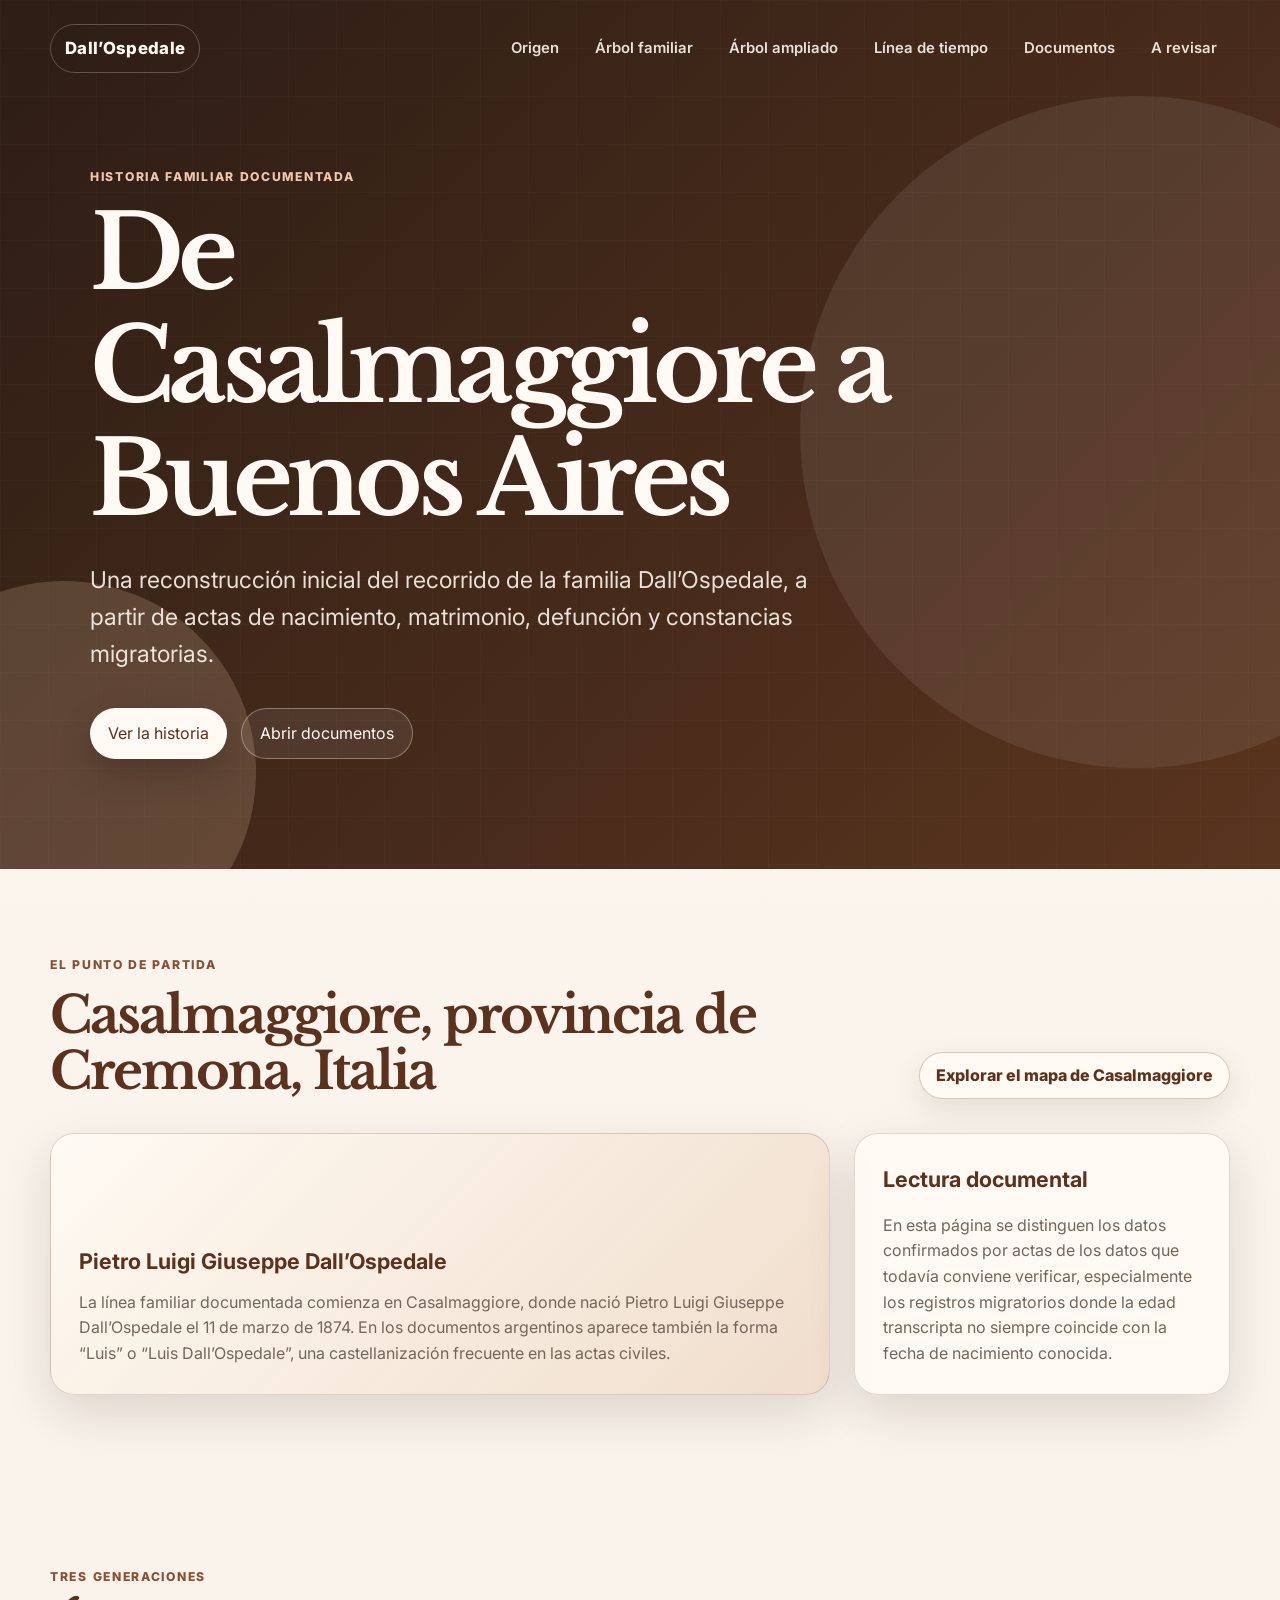
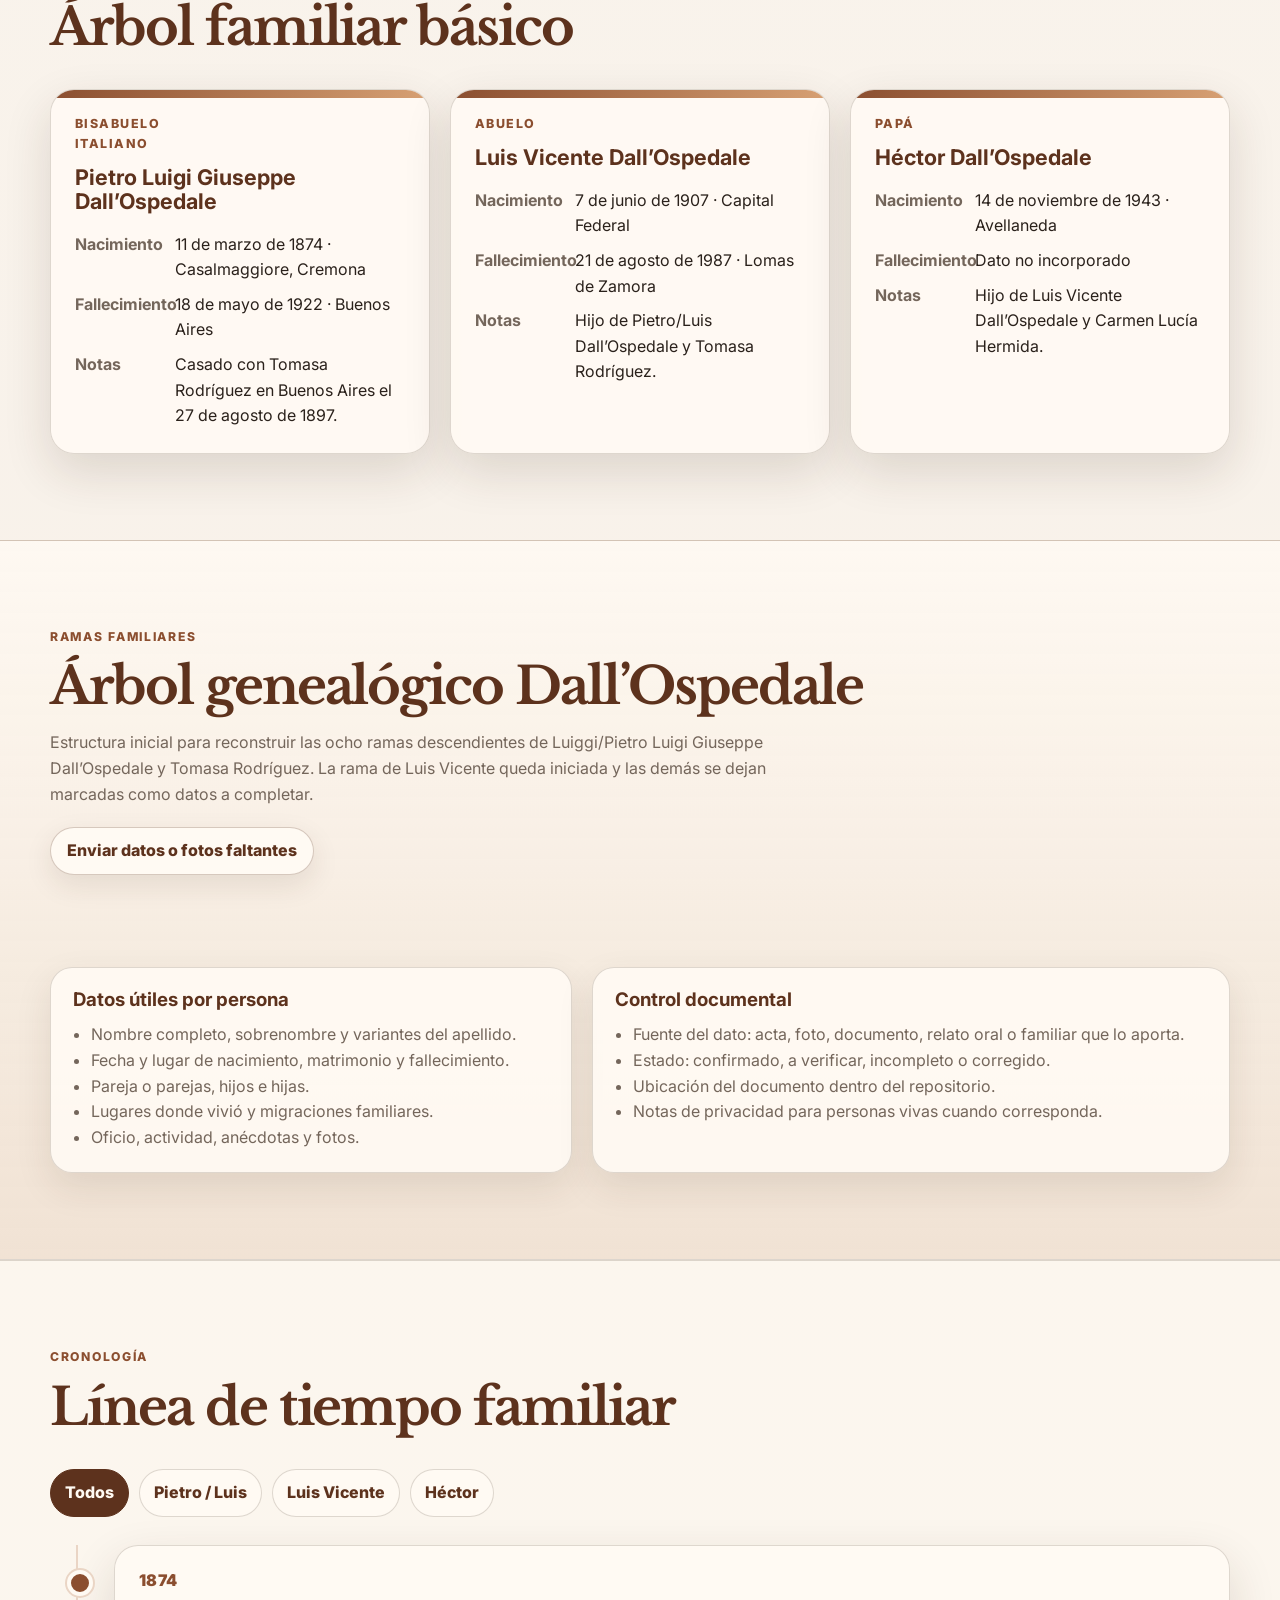
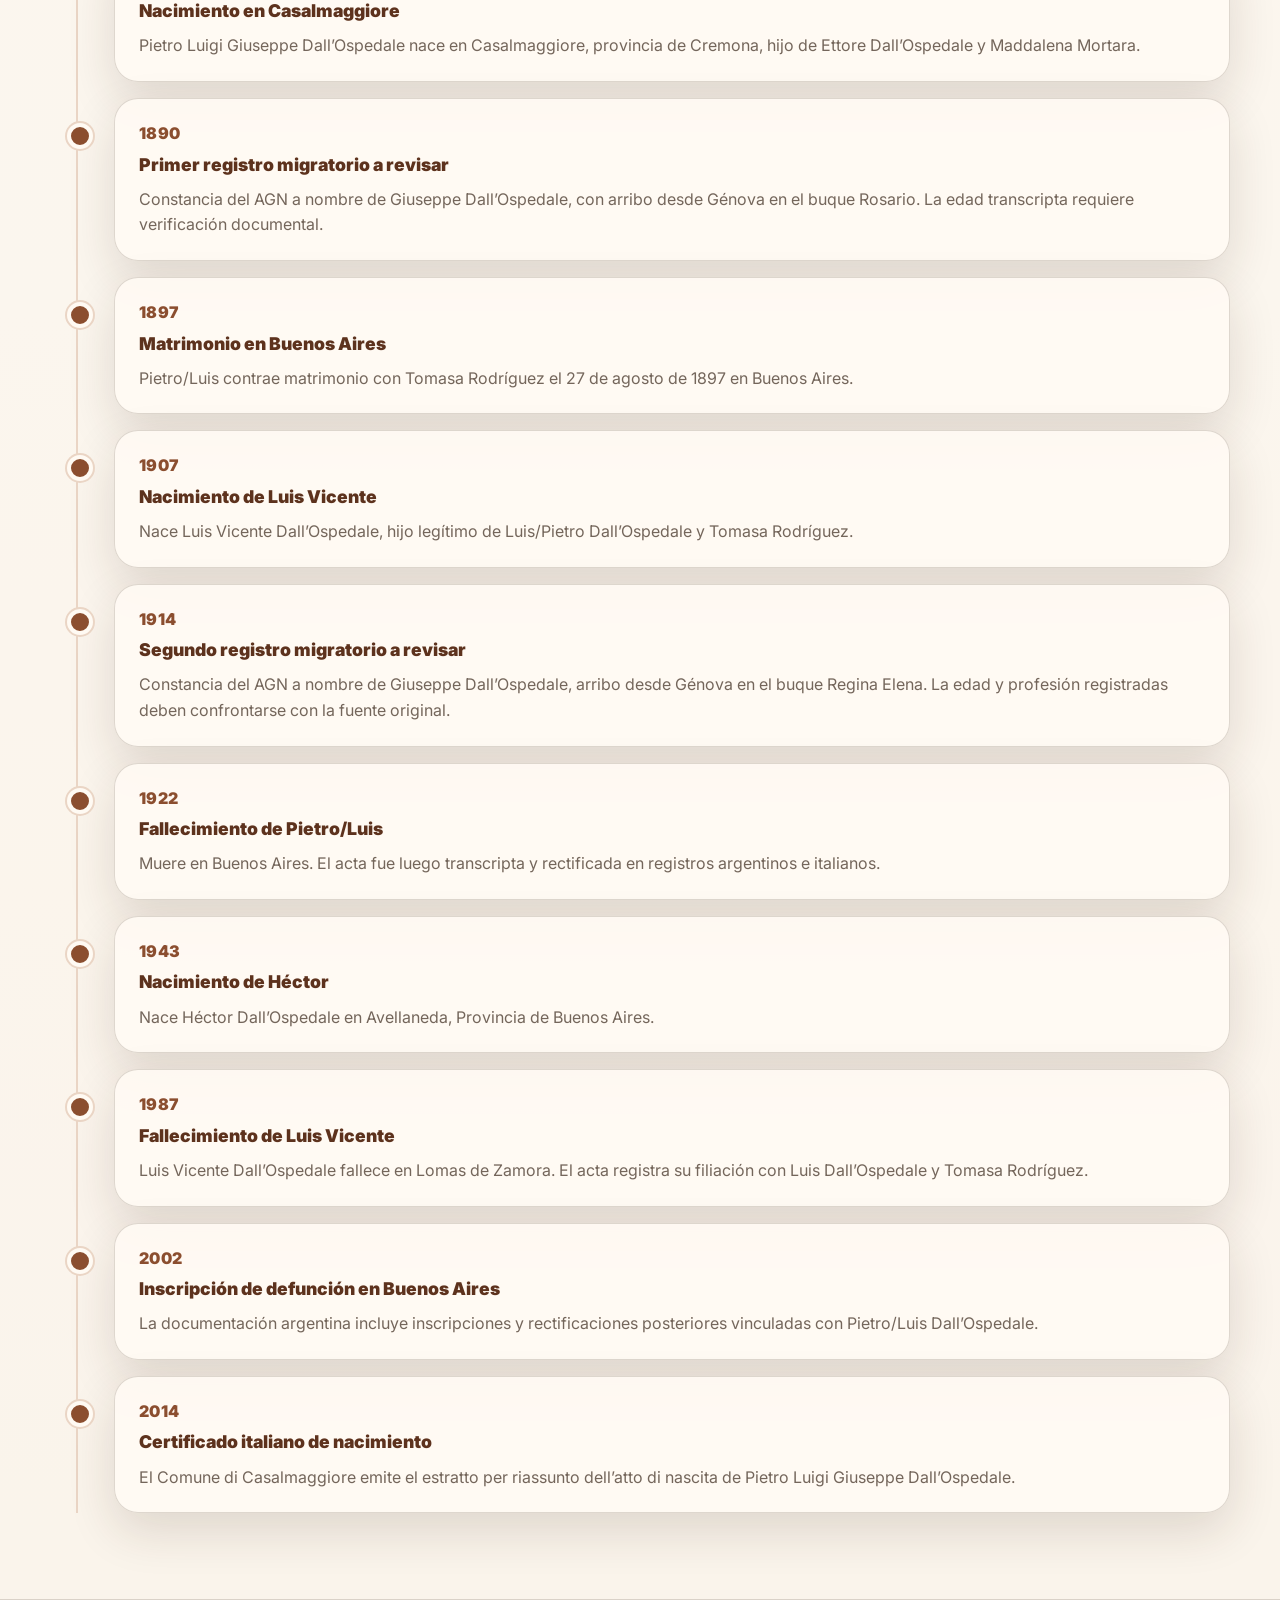
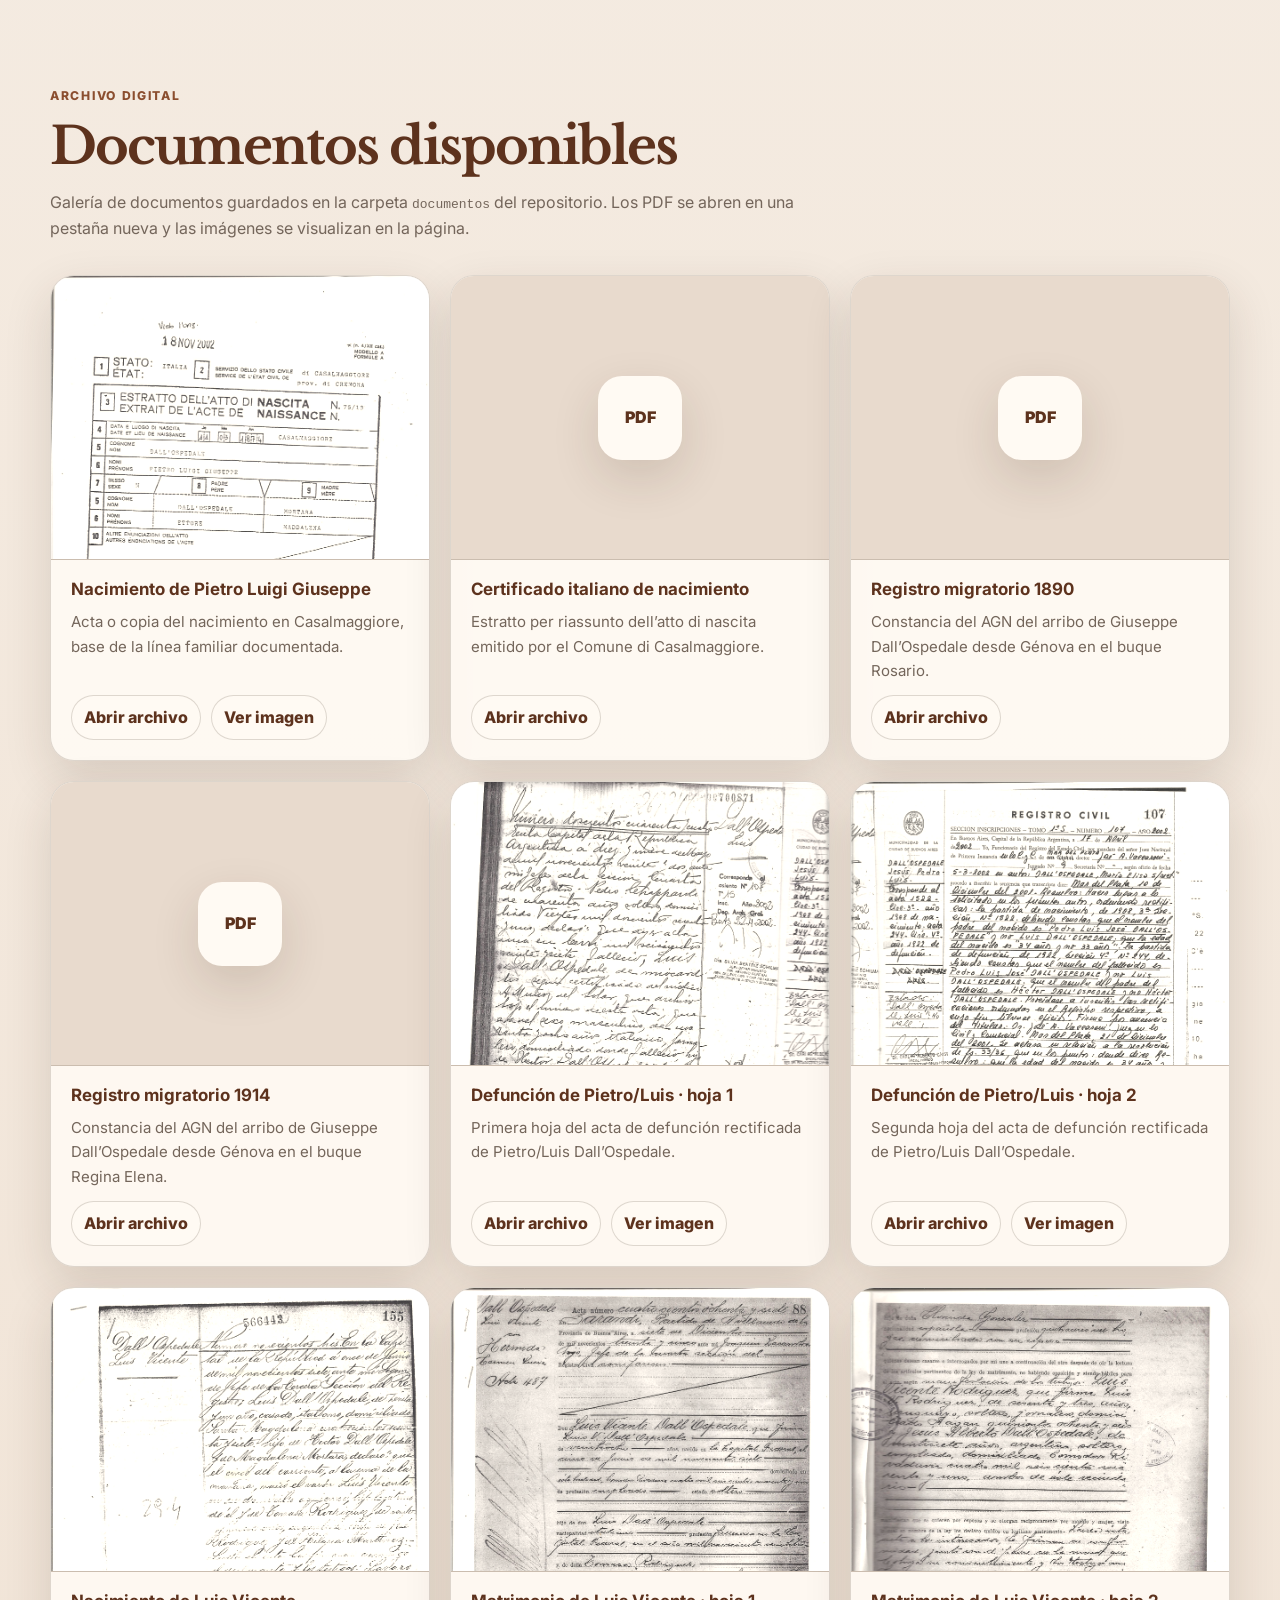
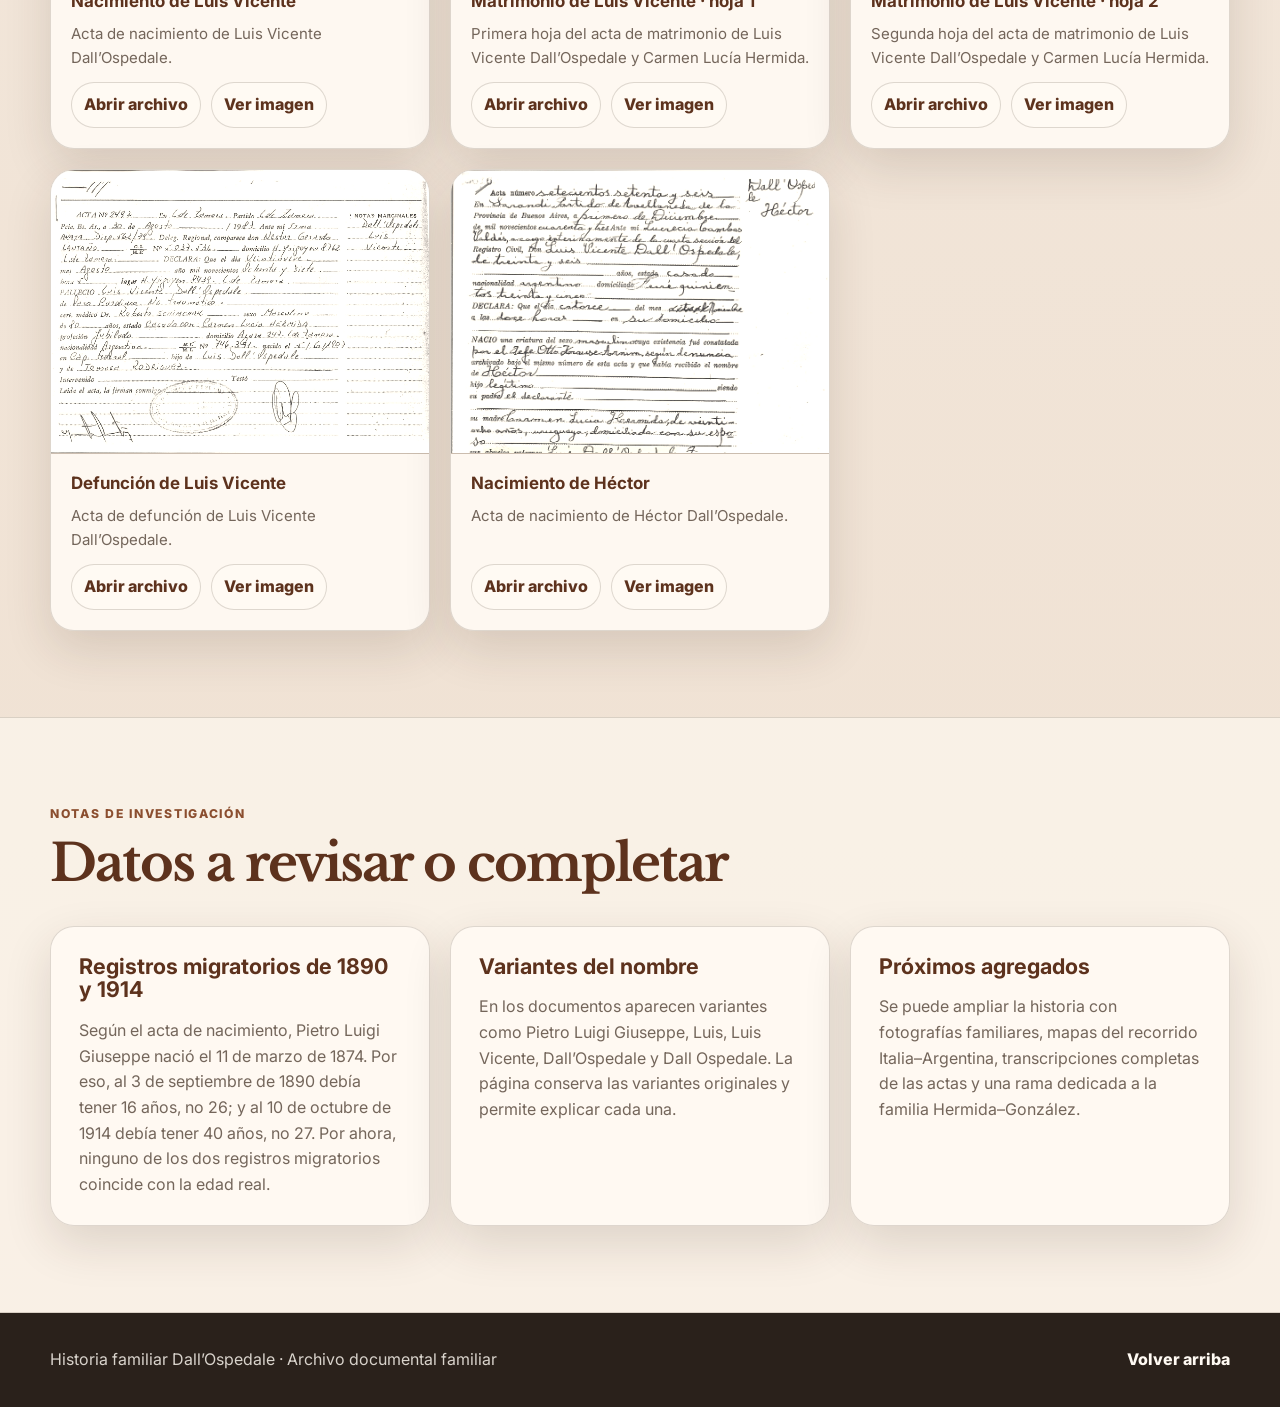
==== commit d7ac1368: "Agregar sección de árbol genealógico ampliado" ====
--- a/historia-dallospedale/index.html
+++ b/historia-dallospedale/index.html
@@ -14,7 +14,8 @@
       gap: 18px;
     }
 
-    .map-link {
+    .map-link,
+    .info-link {
       display: inline-flex;
       align-items: center;
       justify-content: center;
@@ -31,10 +32,255 @@
     }
 
     .map-link:hover,
-    .map-link:focus-visible {
+    .map-link:focus-visible,
+    .info-link:hover,
+    .info-link:focus-visible {
       background: #5d321d;
       color: #fffaf3;
       outline: none;
+    }
+
+    .section--tree {
+      width: 100%;
+      max-width: none;
+      padding: 86px max(20px, calc((100% - 1180px) / 2));
+      background: linear-gradient(180deg, rgba(255, 250, 243, 0.86), rgba(238, 221, 204, 0.72));
+      border-top: 1px solid rgba(76, 55, 39, 0.18);
+      border-bottom: 1px solid rgba(76, 55, 39, 0.18);
+    }
+
+    .genealogy-actions {
+      display: flex;
+      flex-wrap: wrap;
+      gap: 12px;
+      margin: -14px 0 28px;
+    }
+
+    .genealogy-tree-wrap {
+      overflow-x: auto;
+      padding: 12px 0 24px;
+    }
+
+    .genealogy-tree {
+      min-width: 1060px;
+      display: grid;
+      gap: 30px;
+      justify-items: center;
+      position: relative;
+    }
+
+    .genealogy-root {
+      width: min(560px, 100%);
+      position: relative;
+    }
+
+    .genealogy-root::after {
+      content: '';
+      position: absolute;
+      left: 50%;
+      bottom: -30px;
+      width: 4px;
+      height: 30px;
+      background: #8b4e2f;
+      transform: translateX(-50%);
+      border-radius: 999px;
+    }
+
+    .genealogy-branches {
+      width: 100%;
+      display: grid;
+      grid-template-columns: repeat(8, minmax(116px, 1fr));
+      gap: 14px;
+      position: relative;
+      padding-top: 30px;
+    }
+
+    .genealogy-branches::before {
+      content: '';
+      position: absolute;
+      top: 0;
+      left: 6%;
+      right: 6%;
+      height: 4px;
+      background: #8b4e2f;
+      border-radius: 999px;
+    }
+
+    .genealogy-branch {
+      display: grid;
+      gap: 16px;
+      justify-items: center;
+      position: relative;
+    }
+
+    .genealogy-branch::before {
+      content: '';
+      position: absolute;
+      top: -30px;
+      left: 50%;
+      width: 3px;
+      height: 30px;
+      background: #8b4e2f;
+      transform: translateX(-50%);
+      border-radius: 999px;
+    }
+
+    .genealogy-card {
+      width: 100%;
+      min-height: 100%;
+      background: rgba(255, 250, 243, 0.96);
+      border: 1px solid rgba(76, 55, 39, 0.18);
+      border-radius: 20px;
+      padding: 14px;
+      box-shadow: 0 14px 36px rgba(56, 37, 21, 0.12);
+    }
+
+    .genealogy-card.is-main {
+      padding: 20px;
+      display: grid;
+      grid-template-columns: auto 1fr;
+      gap: 18px;
+      align-items: center;
+    }
+
+    .genealogy-photo {
+      width: 74px;
+      height: 74px;
+      border-radius: 50%;
+      overflow: hidden;
+      background: linear-gradient(135deg, #8b4e2f, #d7a073);
+      color: #fffaf3;
+      display: grid;
+      place-items: center;
+      font-weight: 900;
+      font-size: 1.2rem;
+      border: 4px solid #fffaf3;
+      box-shadow: 0 10px 28px rgba(56, 37, 21, 0.16);
+      margin-bottom: 12px;
+    }
+
+    .genealogy-card.is-main .genealogy-photo {
+      width: 92px;
+      height: 92px;
+      margin-bottom: 0;
+    }
+
+    .genealogy-photo img {
+      width: 100%;
+      height: 100%;
+      object-fit: cover;
+    }
+
+    .genealogy-status {
+      display: inline-flex;
+      align-items: center;
+      border-radius: 999px;
+      padding: 4px 9px;
+      margin-bottom: 8px;
+      background: rgba(139, 78, 47, 0.12);
+      color: #5d321d;
+      font-size: 0.72rem;
+      font-weight: 900;
+      text-transform: uppercase;
+      letter-spacing: 0.08em;
+    }
+
+    .genealogy-card h3 {
+      margin: 0;
+      color: #5d321d;
+      font-size: 1rem;
+    }
+
+    .genealogy-card.is-main h3 {
+      font-size: 1.42rem;
+    }
+
+    .genealogy-nickname {
+      margin: 4px 0 0;
+      color: #8b4e2f;
+      font-weight: 800;
+      font-size: 0.86rem;
+    }
+
+    .genealogy-data {
+      list-style: none;
+      padding: 0;
+      margin: 12px 0 0;
+      display: grid;
+      gap: 6px;
+      color: #74665b;
+      font-size: 0.82rem;
+    }
+
+    .genealogy-data strong {
+      color: #5d321d;
+    }
+
+    .genealogy-card .info-link {
+      width: 100%;
+      min-height: 36px;
+      padding: 8px 10px;
+      margin-top: 12px;
+      font-size: 0.78rem;
+      box-shadow: none;
+      white-space: normal;
+      text-align: center;
+    }
+
+    .genealogy-descendants {
+      width: 100%;
+      display: grid;
+      gap: 12px;
+      position: relative;
+      padding-top: 14px;
+    }
+
+    .genealogy-descendants::before {
+      content: '';
+      position: absolute;
+      top: 0;
+      left: 50%;
+      width: 3px;
+      height: 14px;
+      transform: translateX(-50%);
+      background: rgba(139, 78, 47, 0.55);
+      border-radius: 999px;
+    }
+
+    .research-fields {
+      margin-top: 28px;
+      display: grid;
+      grid-template-columns: minmax(0, 0.9fr) minmax(0, 1.1fr);
+      gap: 20px;
+    }
+
+    .field-card {
+      background: rgba(255, 250, 243, 0.92);
+      border: 1px solid rgba(76, 55, 39, 0.18);
+      border-radius: 22px;
+      padding: 22px;
+      box-shadow: 0 14px 36px rgba(56, 37, 21, 0.10);
+    }
+
+    .field-card h3 {
+      color: #5d321d;
+      margin: 0 0 12px;
+    }
+
+    .field-card ul {
+      margin: 0;
+      padding-left: 18px;
+      color: #74665b;
+    }
+
+    @media (max-width: 980px) {
+      .genealogy-tree {
+        min-width: 980px;
+      }
+
+      .research-fields {
+        grid-template-columns: 1fr;
+      }
     }
 
     @media (max-width: 760px) {
@@ -43,7 +289,8 @@
         flex-direction: column;
       }
 
-      .map-link {
+      .map-link,
+      .info-link {
         white-space: normal;
       }
     }
@@ -58,6 +305,7 @@
       <div class="navlinks" id="mainNav">
         <a href="#origen">Origen</a>
         <a href="#arbol">Árbol familiar</a>
+        <a href="#arbol-genealogico">Árbol ampliado</a>
         <a href="#linea-tiempo">Línea de tiempo</a>
         <a href="#documentos">Documentos</a>
         <a href="#pendientes">A revisar</a>
@@ -117,6 +365,46 @@
       <div class="tree" id="familyTree"></div>
     </section>
 
+    <section class="section section--tree" id="arbol-genealogico">
+      <div class="section__heading">
+        <p class="eyebrow">Ramas familiares</p>
+        <h2>Árbol genealógico Dall’Ospedale</h2>
+        <p class="section__summary">
+          Estructura inicial para reconstruir las ocho ramas descendientes de Luiggi/Pietro Luigi Giuseppe Dall’Ospedale
+          y Tomasa Rodríguez. La rama de Luis Vicente queda iniciada y las demás se dejan marcadas como datos a completar.
+        </p>
+      </div>
+      <div class="genealogy-actions">
+        <a class="info-link" href="mailto:daetye@gmail.com?subject=Datos%20para%20el%20%C3%A1rbol%20Dall%27Ospedale&body=Hola%20Leti%2C%0A%0ATe%20env%C3%ADo%20datos%20para%20el%20%C3%A1rbol%20familiar%20Dall%27Ospedale.%0A%0ANombre%20completo%3A%0ASobrenombre%3A%0AFecha%20y%20lugar%20de%20nacimiento%3A%0APareja%2Fc%C3%B3nyuge%3A%0AHijos%2Fhijas%3A%0ALugares%20donde%20vivi%C3%B3%3A%0AOficio%20o%20actividad%3A%0ARecuerdos%20o%20datos%20familiares%3A%0ADatos%20a%20corregir%20en%20la%20p%C3%A1gina%3A%0A%0AAdjunto%20foto%20o%20documento%20si%20lo%20tengo.%0A" target="_blank" rel="noopener noreferrer">
+          Enviar datos o fotos faltantes
+        </a>
+      </div>
+      <div class="genealogy-tree-wrap" aria-label="Árbol genealógico ampliado con desplazamiento horizontal">
+        <div class="genealogy-tree" id="genealogyTree"></div>
+      </div>
+      <div class="research-fields">
+        <article class="field-card">
+          <h3>Datos útiles por persona</h3>
+          <ul>
+            <li>Nombre completo, sobrenombre y variantes del apellido.</li>
+            <li>Fecha y lugar de nacimiento, matrimonio y fallecimiento.</li>
+            <li>Pareja o parejas, hijos e hijas.</li>
+            <li>Lugares donde vivió y migraciones familiares.</li>
+            <li>Oficio, actividad, anécdotas y fotos.</li>
+          </ul>
+        </article>
+        <article class="field-card">
+          <h3>Control documental</h3>
+          <ul>
+            <li>Fuente del dato: acta, foto, documento, relato oral o familiar que lo aporta.</li>
+            <li>Estado: confirmado, a verificar, incompleto o corregido.</li>
+            <li>Ubicación del documento dentro del repositorio.</li>
+            <li>Notas de privacidad para personas vivas cuando corresponda.</li>
+          </ul>
+        </article>
+      </div>
+    </section>
+
     <section class="section section--soft" id="linea-tiempo">
       <div class="section__heading">
         <p class="eyebrow">Cronología</p>
